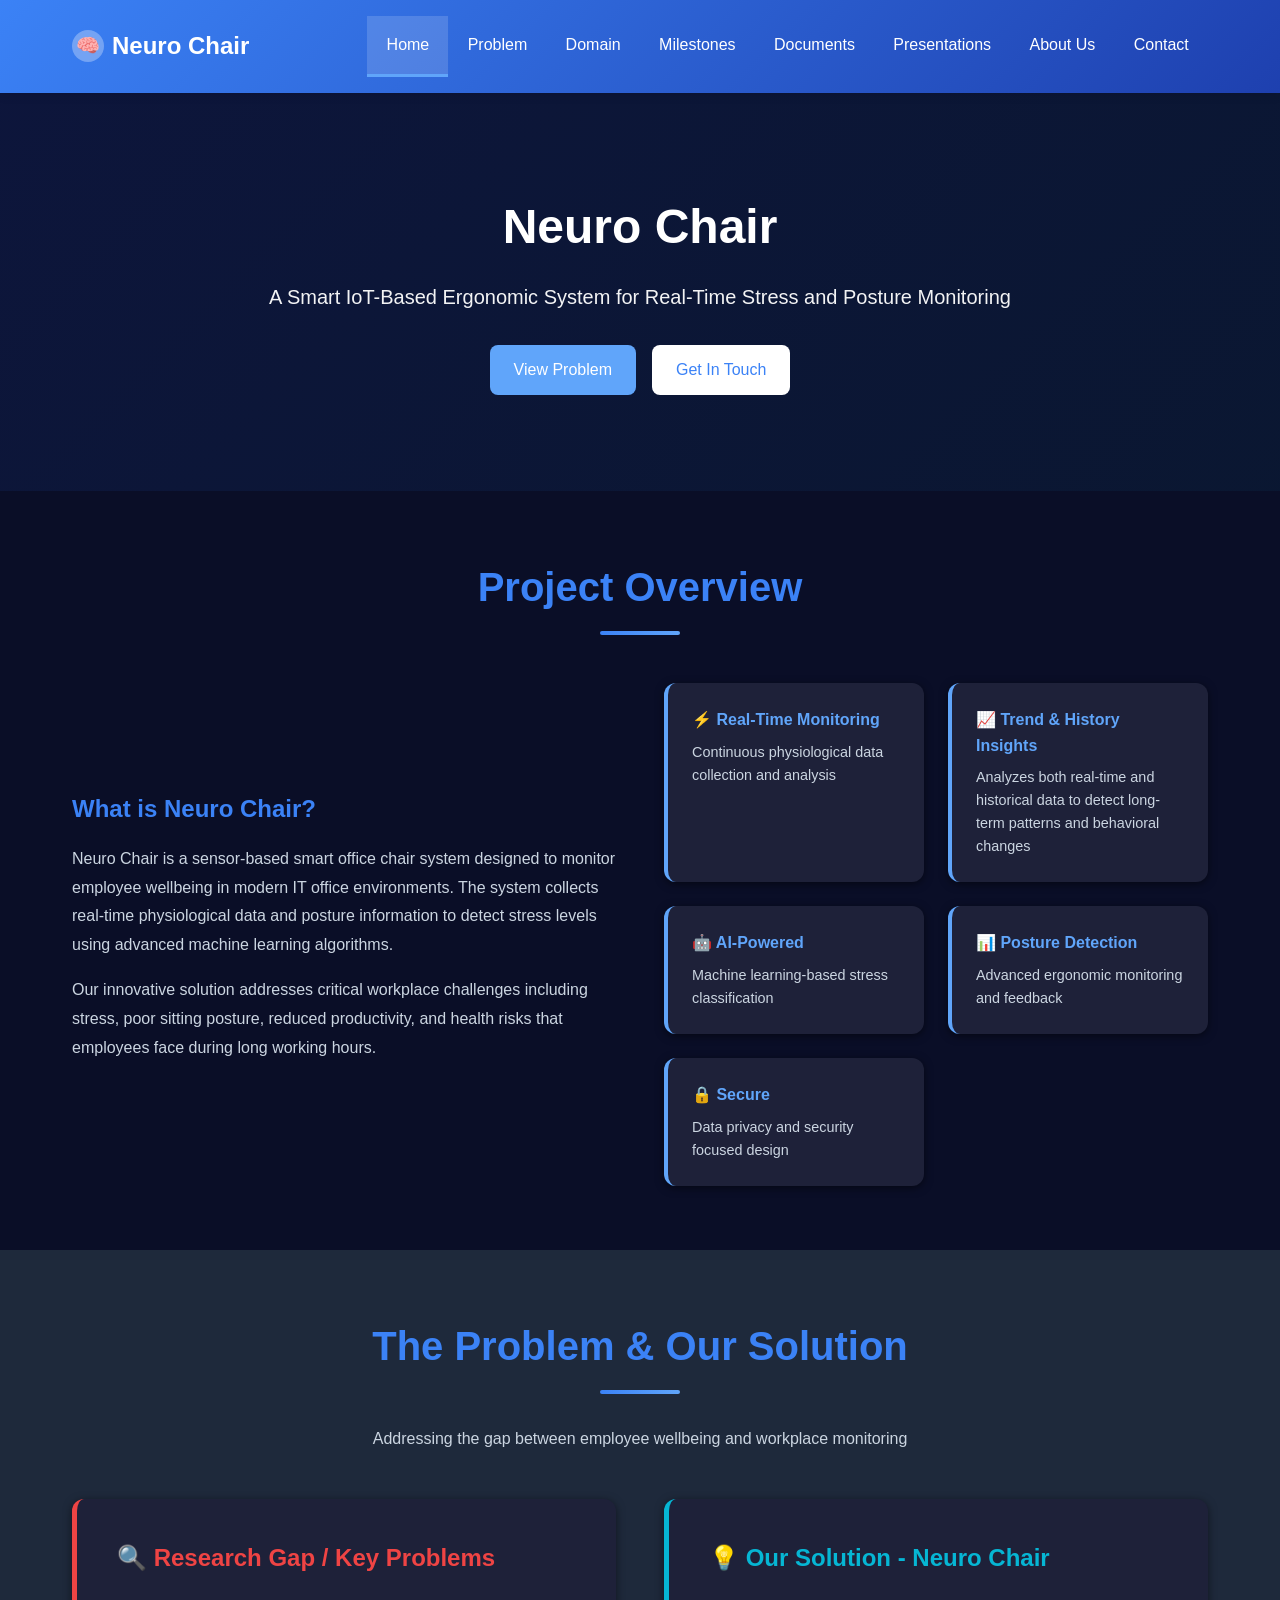
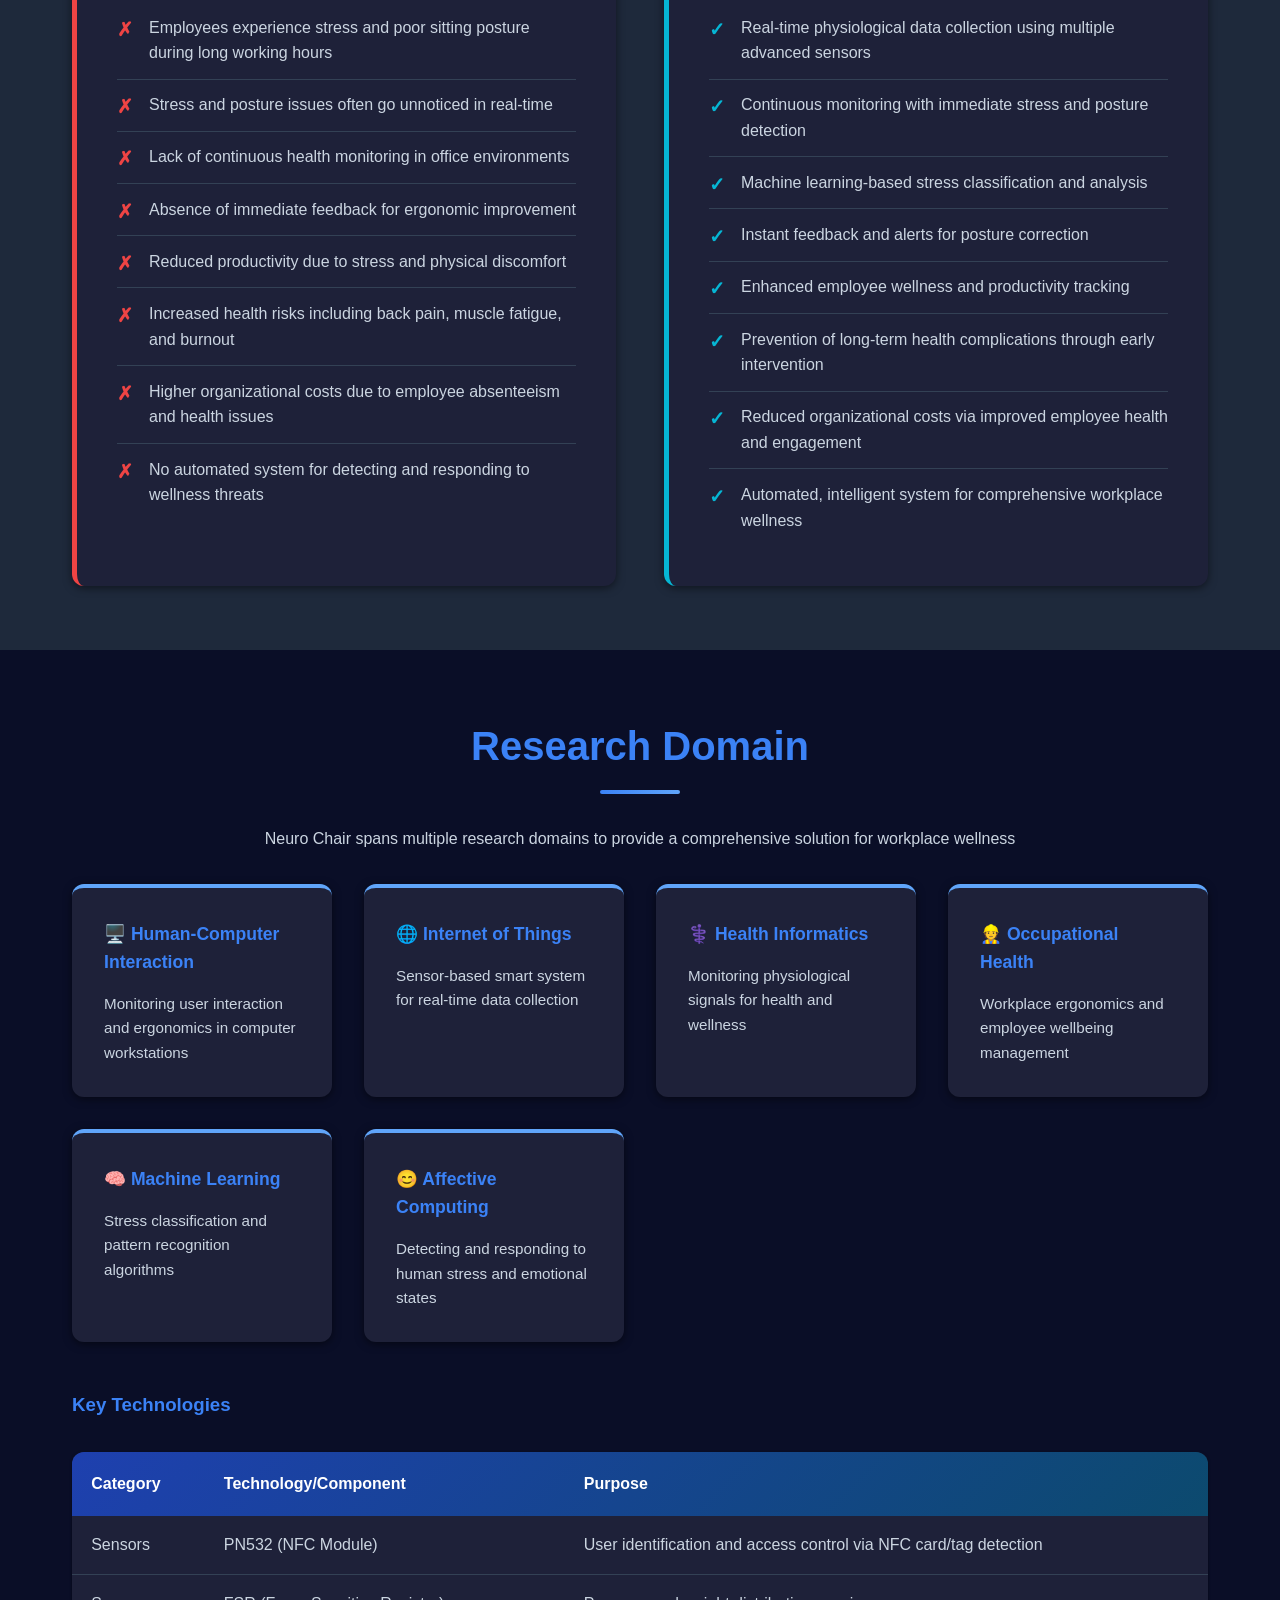
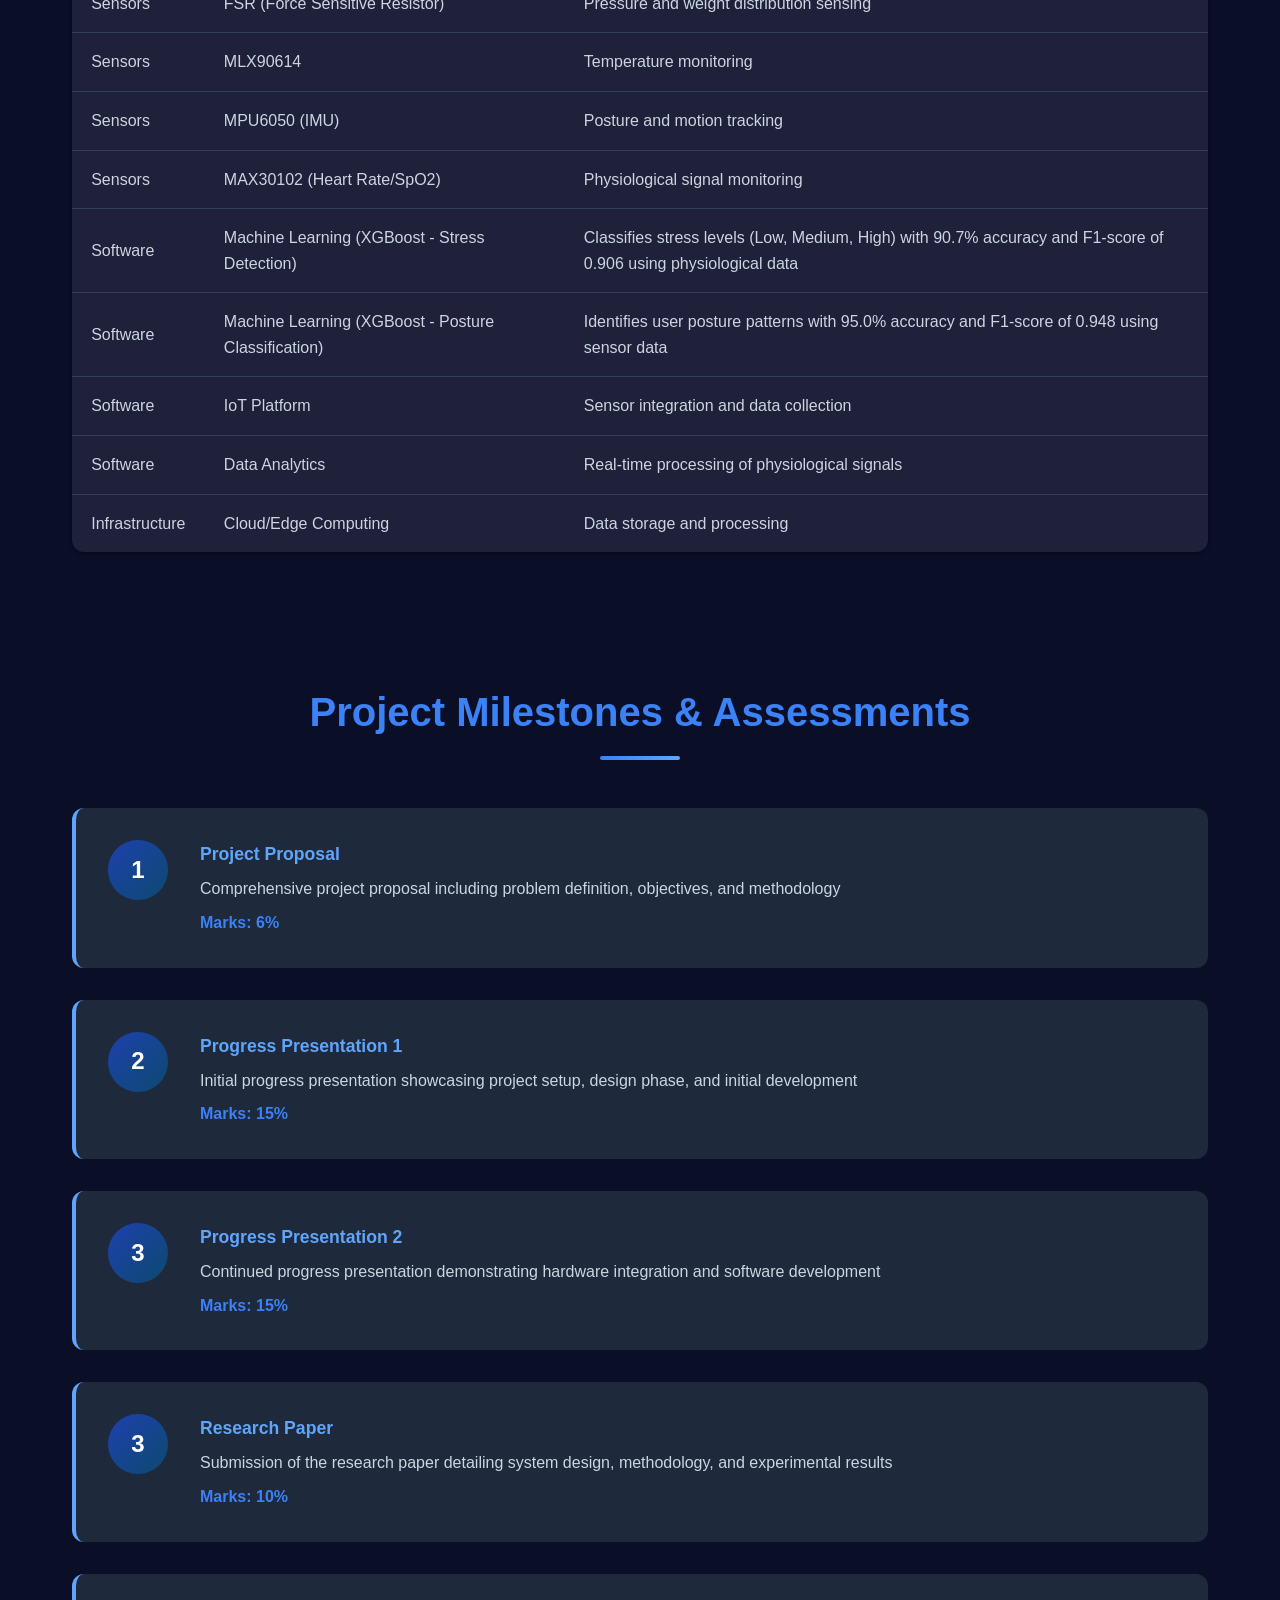
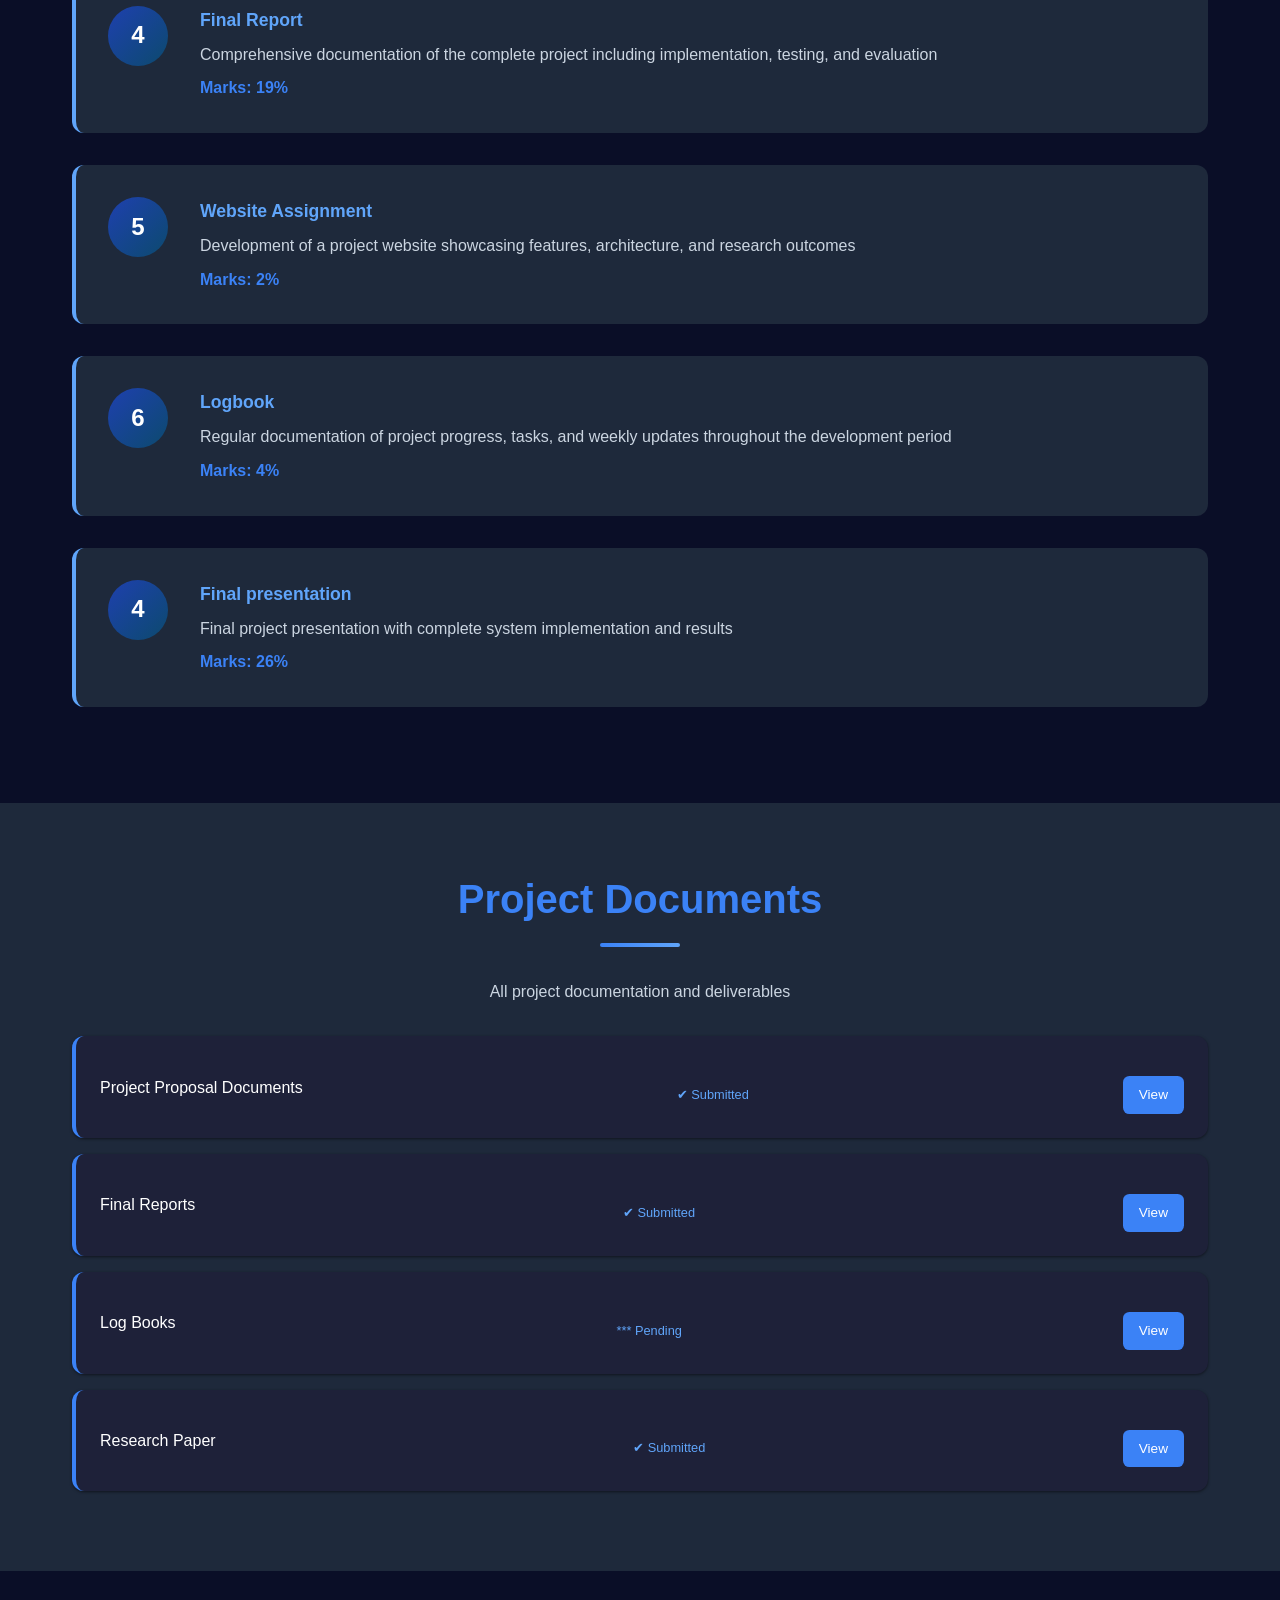
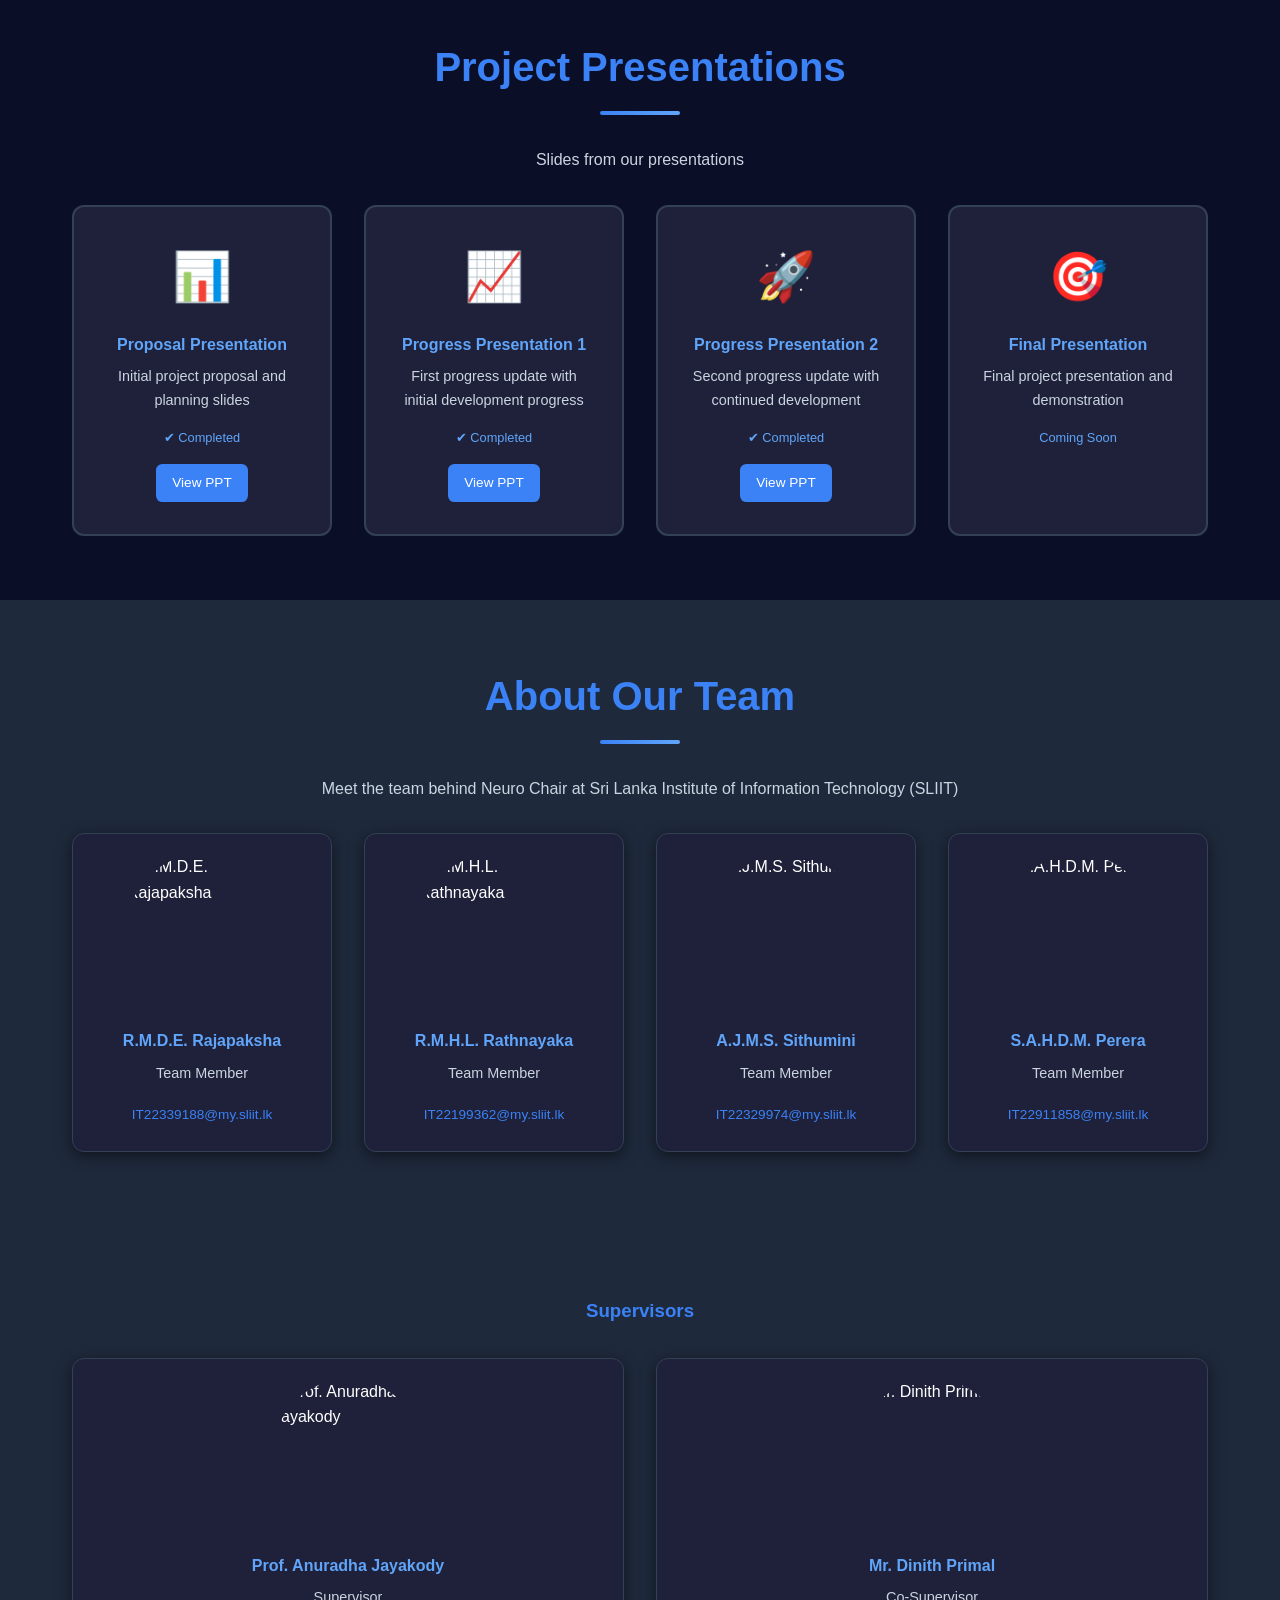
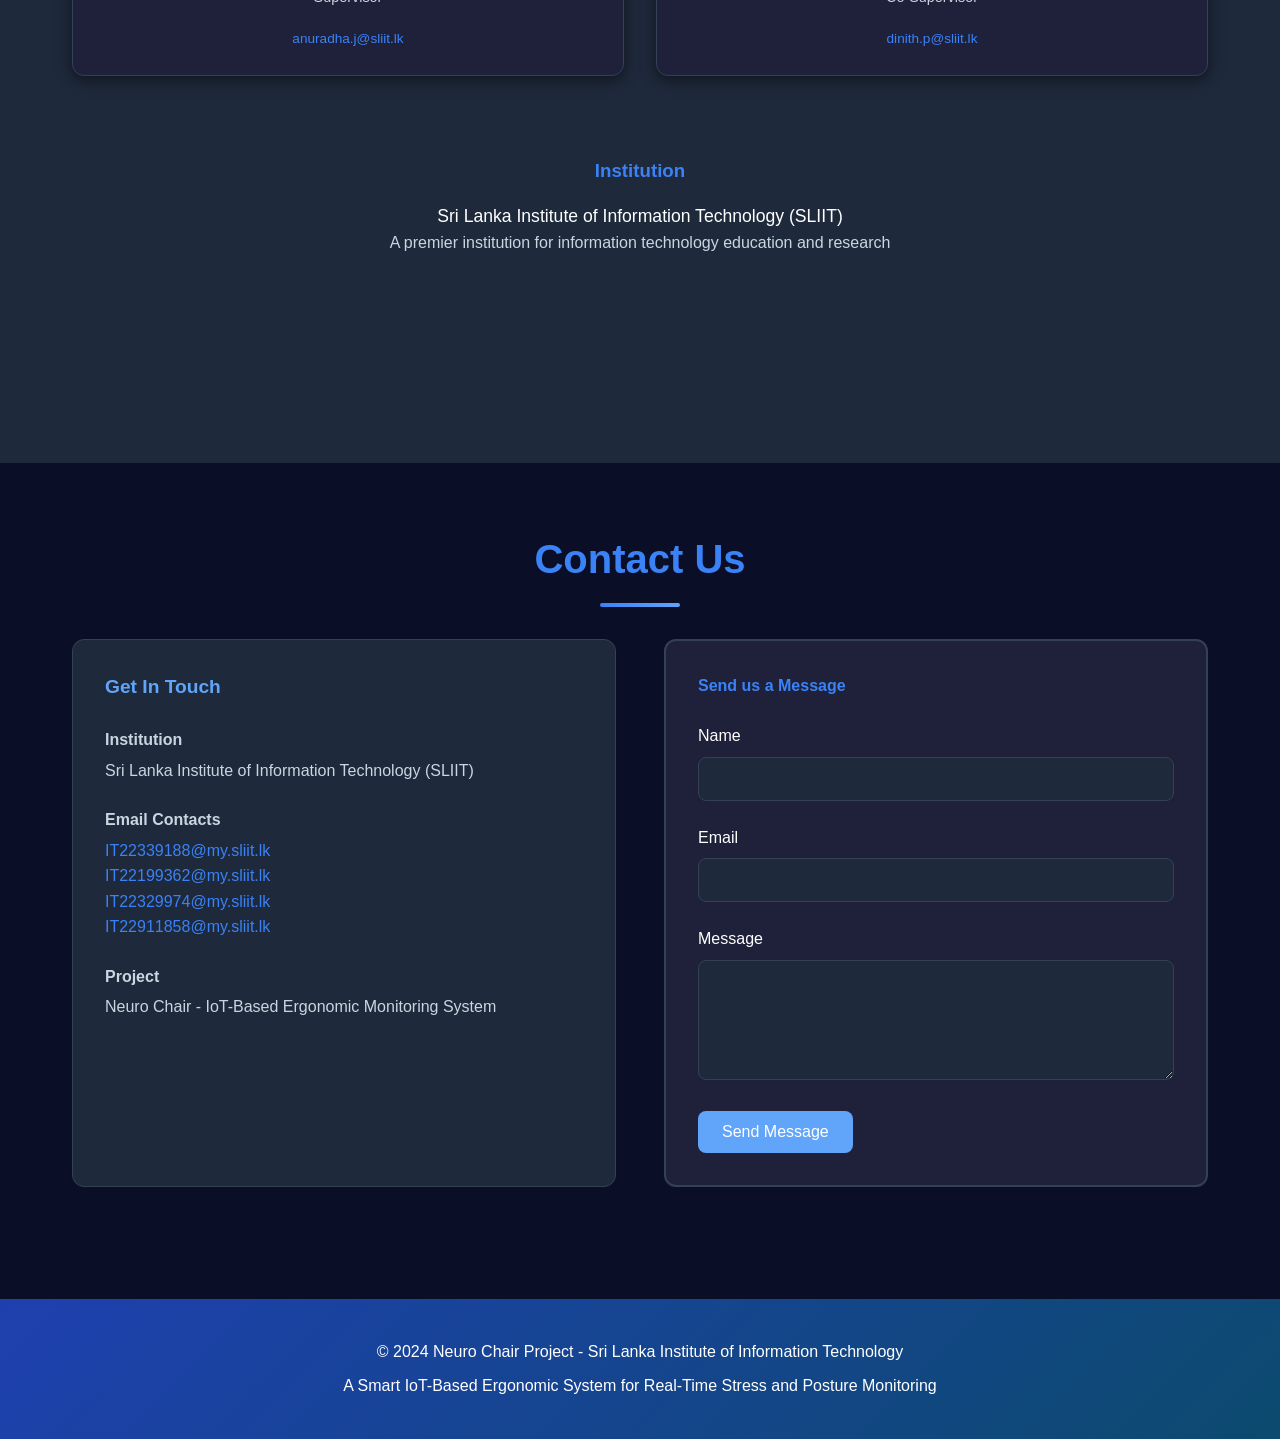
==== neuro-chair-website.html @ 2e8e2f89 "Add files via upload" ====
<!DOCTYPE html>
<html lang="en">
<head>
    <meta charset="UTF-8">
    <meta name="viewport" content="width=device-width, initial-scale=1.0">
    <title>Neuro Chair - Smart IoT-Based Ergonomic System</title>
    <style>
        * {
            margin: 0;
            padding: 0;
            box-sizing: border-box;
        }

        :root {
            --primary-color: #3b82f6;
            --secondary-color: #1e40af;
            --accent-color: #60a5fa;
            --success-color: #06b6d4;
            --warning-color: #f59e0b;
            --danger-color: #ef4444;
            --dark-bg: #0a0e27;
            --light-bg: #1e293b;
            --card-bg: #1e2139;
            --text-dark: #ffffff;
            --text-light: #cbd5e1;
            --border-color: #334155;
        }

        body {
            font-family: 'Segoe UI', Tahoma, Geneva, Verdana, sans-serif;
            line-height: 1.6;
            color: var(--text-dark);
            background-color: var(--dark-bg);
        }

        /* Navigation */
        nav {
            background: linear-gradient(135deg, var(--primary-color) 0%, var(--secondary-color) 100%);
            padding: 0;
            position: sticky;
            top: 0;
            z-index: 1000;
            box-shadow: 0 2px 10px rgba(0, 0, 0, 0.1);
        }

        nav .container {
            max-width: 1200px;
            margin: 0 auto;
            display: flex;
            justify-content: space-between;
            align-items: center;
            padding: 1rem 2rem;
        }

        nav .logo {
            color: white;
            font-size: 1.5rem;
            font-weight: bold;
            text-decoration: none;
            display: flex;
            align-items: center;
            gap: 0.5rem;
        }

        nav .logo-icon {
            width: 32px;
            height: 32px;
            background: rgba(255, 255, 255, 0.3);
            border-radius: 50%;
            display: flex;
            align-items: center;
            justify-content: center;
            font-size: 1.2rem;
        }

        nav ul {
            list-style: none;
            display: flex;
            gap: 0;
        }

        nav ul li {
            margin: 0;
        }

        nav ul li a {
            color: white;
            text-decoration: none;
            padding: 1rem 1.2rem;
            display: block;
            transition: background-color 0.3s ease;
            border-bottom: 3px solid transparent;
        }

        nav ul li a:hover {
            background-color: rgba(255, 255, 255, 0.1);
            border-bottom-color: var(--accent-color);
        }

        nav ul li a.active {
            background-color: rgba(255, 255, 255, 0.15);
            border-bottom-color: var(--accent-color);
        }

        /* Container */
        .container {
            max-width: 1200px;
            margin: 0 auto;
            padding: 0 2rem;
        }

        /* Hero Section */
        .hero {
            background: linear-gradient(135deg, #1e40af 0%, #0c4a6e 100%);
            color: white;
            padding: 6rem 2rem;
            text-align: center;
        }

        .hero-content {
            max-width: 900px;
            margin: 0 auto;
        }

        .hero h1 {
            font-size: 3rem;
            margin-bottom: 1rem;
            font-weight: bold;
        }

        .hero p {
            font-size: 1.25rem;
            margin-bottom: 2rem;
            opacity: 0.95;
        }

        .hero-buttons {
            display: flex;
            gap: 1rem;
            justify-content: center;
            flex-wrap: wrap;
        }

        .btn {
            padding: 0.75rem 1.5rem;
            border: none;
            border-radius: 0.5rem;
            font-size: 1rem;
            cursor: pointer;
            text-decoration: none;
            transition: all 0.3s ease;
            display: inline-block;
            font-weight: 500;
        }

        .btn-primary {
            background-color: var(--accent-color);
            color: white;
        }

        .btn-primary:hover {
            background-color: #be185d;
            transform: translateY(-2px);
            box-shadow: 0 4px 12px rgba(236, 72, 153, 0.3);
        }

        .btn-secondary {
            background-color: white;
            color: var(--primary-color);
        }

        .btn-secondary:hover {
            background-color: var(--light-bg);
            transform: translateY(-2px);
        }

        /* Section Styles */
        section {
            padding: 4rem 0;
        }

        section h2 {
            font-size: 2.5rem;
            margin-bottom: 2rem;
            color: var(--primary-color);
            text-align: center;
            position: relative;
            padding-bottom: 1rem;
        }

        section h2::after {
            content: '';
            position: absolute;
            bottom: 0;
            left: 50%;
            transform: translateX(-50%);
            width: 80px;
            height: 4px;
            background: linear-gradient(90deg, var(--primary-color), var(--accent-color));
            border-radius: 2px;
        }

        .section-content {
            display: grid;
            grid-template-columns: repeat(auto-fit, minmax(280px, 1fr));
            gap: 2rem;
        }

        .card {
            background: var(--card-bg);
            border: 1px solid var(--border-color);
            border-radius: 0.75rem;
            padding: 2rem;
            transition: all 0.3s ease;
            box-shadow: 0 1px 3px rgba(0, 0, 0, 0.5);
        }

        .card:hover {
            box-shadow: 0 10px 30px rgba(59, 130, 246, 0.2);
            transform: translateY(-5px);
            border-color: var(--primary-color);
        }

        .card h3 {
            color: var(--accent-color);
            margin-bottom: 1rem;
            font-size: 1.25rem;
        }

        .card p {
            color: var(--text-light);
            font-size: 0.95rem;
            line-height: 1.8;
        }

        .card ul {
            list-style: none;
            margin-top: 1rem;
        }

        .card ul li {
            padding: 0.5rem 0;
            padding-left: 1.5rem;
            position: relative;
            color: var(--text-light);
        }

        .card ul li::before {
            content: '→';
            position: absolute;
            left: 0;
            color: var(--accent-color);
            font-weight: bold;
        }

        /* Home Section */
        #home {
            background: linear-gradient(135deg, rgba(30, 64, 175, 0.15) 0%, rgba(12, 74, 110, 0.15) 100%);
        }

        .intro-grid {
            display: grid;
            grid-template-columns: 1fr 1fr;
            gap: 3rem;
            align-items: center;
            margin-top: 3rem;
        }

        .intro-text h3 {
            color: var(--primary-color);
            font-size: 1.5rem;
            margin-bottom: 1rem;
        }

        .intro-text p {
            color: var(--text-light);
            margin-bottom: 1rem;
            line-height: 1.8;
        }

        .features-grid {
            display: grid;
            grid-template-columns: repeat(auto-fit, minmax(200px, 1fr));
            gap: 1.5rem;
        }

        .feature-box {
            background: var(--card-bg);
            padding: 1.5rem;
            border-radius: 0.75rem;
            border-left: 4px solid var(--accent-color);
            box-shadow: 0 2px 8px rgba(0, 0, 0, 0.5);
            transition: all 0.3s ease;
        }

        .feature-box:hover {
            transform: translateY(-3px);
            box-shadow: 0 5px 15px rgba(59, 130, 246, 0.2);
        }

        .feature-box h4 {
            color: var(--accent-color);
            margin-bottom: 0.5rem;
        }

        .feature-box p {
            color: var(--text-light);
            font-size: 0.9rem;
        }

        /* Research Gap & Solution Section */
        #research-gap {
            background-color: var(--light-bg);
        }

        .gap-solution-grid {
            display: grid;
            grid-template-columns: 1fr 1fr;
            gap: 3rem;
            margin-top: 3rem;
        }

        .gap-card, .solution-card {
            background: var(--card-bg);
            padding: 2.5rem;
            border-radius: 0.75rem;
            box-shadow: 0 2px 8px rgba(0, 0, 0, 0.5);
            transition: all 0.3s ease;
        }

        .gap-card {
            border-left: 5px solid var(--danger-color);
        }

        .solution-card {
            border-left: 5px solid var(--success-color);
        }

        .gap-card:hover, .solution-card:hover {
            transform: translateY(-5px);
            box-shadow: 0 10px 30px rgba(0, 0, 0, 0.15);
        }

        .gap-card h3, .solution-card h3 {
            font-size: 1.5rem;
            margin-bottom: 1.5rem;
            color: var(--primary-color);
        }

        .gap-card h3 {
            color: var(--danger-color);
        }

        .solution-card h3 {
            color: var(--success-color);
        }

        .gap-card ul, .solution-card ul {
            list-style: none;
        }

        .gap-card li, .solution-card li {
            padding: 0.8rem 0;
            padding-left: 2rem;
            position: relative;
            color: var(--text-light);
            border-bottom: 1px solid var(--border-color);
        }

        .gap-card li:last-child, .solution-card li:last-child {
            border-bottom: none;
        }

        .gap-card li::before {
            content: '✗';
            position: absolute;
            left: 0;
            color: var(--danger-color);
            font-weight: bold;
            font-size: 1.2rem;
        }

        .solution-card li::before {
            content: '✓';
            position: absolute;
            left: 0;
            color: var(--success-color);
            font-weight: bold;
            font-size: 1.2rem;
        }

        /* Domain Section */
        #domain {
            background-color: var(--dark-bg);
        }

        .domain-grid {
            display: grid;
            grid-template-columns: repeat(auto-fit, minmax(250px, 1fr));
            gap: 2rem;
            margin-top: 2rem;
        }

        .domain-card {
            background: var(--card-bg);
            padding: 2rem;
            border-radius: 0.75rem;
            border-top: 4px solid var(--accent-color);
            box-shadow: 0 2px 8px rgba(0, 0, 0, 0.5);
            transition: all 0.3s ease;
        }

        .domain-card:hover {
            transform: translateY(-5px);
            box-shadow: 0 10px 25px rgba(0, 0, 0, 0.12);
            border-top-color: var(--primary-color);
        }

        .domain-card h4 {
            color: var(--primary-color);
            margin-bottom: 1rem;
            font-size: 1.1rem;
        }

        .domain-card p {
            color: var(--text-light);
            font-size: 0.95rem;
        }

        /* Table Styles */
        table {
            width: 100%;
            border-collapse: collapse;
            margin-top: 2rem;
            background: var(--card-bg);
            box-shadow: 0 1px 3px rgba(0, 0, 0, 0.5);
            border-radius: 0.75rem;
            overflow: hidden;
        }

        table thead {
            background: linear-gradient(135deg, #1e40af 0%, #0c4a6e 100%);
            color: white;
        }

        table th {
            padding: 1.2rem;
            text-align: left;
            font-weight: 600;
        }

        table td {
            padding: 1rem 1.2rem;
            border-bottom: 1px solid var(--border-color);
            color: var(--text-light);
        }

        table tbody tr:hover {
            background-color: rgba(59, 130, 246, 0.1);
        }

        table tbody tr:last-child td {
            border-bottom: none;
        }

        /* Milestones Section */
        #milestones {
            background: var(--dark-bg);
        }

        .milestone-container {
            margin-top: 3rem;
        }

        .milestone {
            display: flex;
            gap: 2rem;
            margin-bottom: 2rem;
            padding: 2rem;
            background: var(--light-bg);
            border-radius: 0.75rem;
            border-left: 4px solid var(--accent-color);
            transition: all 0.3s ease;
        }

        .milestone:hover {
            transform: translateX(10px);
            box-shadow: 0 4px 12px rgba(59, 130, 246, 0.2);
        }

        .milestone-number {
            min-width: 60px;
            height: 60px;
            border-radius: 50%;
            background: linear-gradient(135deg, #1e40af 0%, #0c4a6e 100%);
            color: white;
            display: flex;
            align-items: center;
            justify-content: center;
            font-size: 1.5rem;
            font-weight: bold;
        }

        .milestone-content h4 {
            color: var(--accent-color);
            margin-bottom: 0.5rem;
            font-size: 1.1rem;
        }

        .milestone-content p {
            color: var(--text-light);
            margin-bottom: 0.5rem;
        }

        .milestone-marks {
            color: var(--primary-color);
            font-weight: bold;
            margin-top: 0.5rem;
        }

        /* Documents Section */
        #documents {
            background-color: var(--light-bg);
        }

        .document-list {
            list-style: none;
            margin-top: 2rem;
        }

        .document-list li {
            background: var(--card-bg);
            padding: 1.5rem;
            margin-bottom: 1rem;
            border-radius: 0.75rem;
            display: flex;
            justify-content: space-between;
            align-items: center;
            border-left: 4px solid var(--primary-color);
            box-shadow: 0 1px 3px rgba(0, 0, 0, 0.5);
            transition: all 0.3s ease;
        }

        .document-list li:hover {
            box-shadow: 0 4px 12px rgba(59, 130, 246, 0.2);
            transform: translateX(5px);
        }

        .document-name {
            font-weight: 500;
            color: var(--text-dark);
        }

        .document-status {
            padding: 0.4rem 0.8rem;
            border-radius: 0.25rem;
            font-size: 0.85rem;
            font-weight: 500;
        }

        .status-available {
            background-color: rgba(6, 182, 212, 0.2);
            color: #22d3ee;
        }

        .status-pending {
            background-color: rgba(245, 158, 11, 0.2);
            color: #fbbf24;
        }

        /* Presentations Section */
        #presentations {
            background: var(--dark-bg);
        }

        .presentation-grid {
            display: grid;
            grid-template-columns: repeat(auto-fit, minmax(250px, 1fr));
            gap: 2rem;
            margin-top: 2rem;
        }

        .presentation-card {
            background: var(--card-bg);
            border: 2px solid var(--border-color);
            border-radius: 0.75rem;
            padding: 2rem;
            text-align: center;
            transition: all 0.3s ease;
        }

        .presentation-card:hover {
            border-color: var(--accent-color);
            box-shadow: 0 10px 30px rgba(59, 130, 246, 0.2);
            transform: translateY(-5px);
        }

        .presentation-icon {
            font-size: 3rem;
            margin-bottom: 1rem;
        }

        .presentation-card h4 {
            color: var(--accent-color);
            margin-bottom: 0.5rem;
        }

        .presentation-card p {
            color: var(--text-light);
            font-size: 0.9rem;
        }

        .download-btn {
            display: inline-block;
            margin-top: 1rem;
            padding: 0.5rem 1rem;
            background-color: var(--primary-color);
            color: white;
            text-decoration: none;
            border-radius: 0.4rem;
            font-size: 0.85rem;
            transition: 0.3s;
        }

        .download-btn:hover {
            background-color: var(--accent-color);
            transform: translateY(-2px);
        }

        /* About Us Section */
        #about {
            background-color: var(--light-bg);
        }

        .team-grid {
            display: grid;
            grid-template-columns: repeat(auto-fit, minmax(250px, 1fr));
            gap: 2rem;
            margin-top: 2rem;
        }

        .team-member {
            background: var(--card-bg);
            border-radius: 0.75rem;
            overflow: hidden;
            box-shadow: 0 4px 15px rgba(0, 0, 0, 0.5);
            transition: all 0.3s ease;
            border: 1px solid var(--border-color);
        }

        .team-member:hover {
            transform: translateY(-5px);
            box-shadow: 0 12px 30px rgba(59, 130, 246, 0.2);
        }

        .team-member img {
            width: 150px;
            height: 150px;
            object-fit: cover;
            border-radius: 50%;
            display: block;
            margin: 20px auto 0;
        }

        /* Fallback style if image doesn't load */
        .member-avatar {
            width: 100%;
            height: 200px;
            background: linear-gradient(135deg, #1e40af 0%, #0c4a6e 100%);
            display: flex;
            align-items: center;
            justify-content: center;
            color: white;
            font-size: 4rem;
            font-weight: bold;
        }

        .member-info {
            padding: 1.5rem;
            text-align: center;
        }

        .member-info h4 {
            color: var(--accent-color);
            margin-bottom: 0.5rem;
        }

        .member-info p {
            color: var(--text-light);
            font-size: 0.9rem;
            margin-bottom: 1rem;
        }

        .member-email {
            color: var(--primary-color);
            text-decoration: none;
            font-size: 0.85rem;
            word-break: break-all;
            transition: all 0.3s ease;
        }

        .member-email:hover {
            text-decoration: underline;
            color: var(--accent-color);
        }

        /* Contact Section */
        #contact {
            background: var(--dark-bg);
        }

        .contact-content {
            display: grid;
            grid-template-columns: 1fr 1fr;
            gap: 3rem;
            margin-top: 2rem;
        }

        .contact-info {
            background: var(--light-bg);
            padding: 2rem;
            border-radius: 0.75rem;
            border: 1px solid var(--border-color);
        }

        .contact-info h4 {
            color: var(--accent-color);
            margin-bottom: 1.5rem;
            font-size: 1.2rem;
        }

        .contact-item {
            margin-bottom: 1.5rem;
        }

        .contact-item p {
            color: var(--text-light);
            margin-bottom: 0.3rem;
        }

        .contact-item a {
            color: var(--primary-color);
            text-decoration: none;
            font-weight: 500;
            transition: all 0.3s ease;
        }

        .contact-item a:hover {
            text-decoration: underline;
            color: var(--accent-color);
        }

        .contact-form {
            background: var(--card-bg);
            border: 2px solid var(--border-color);
            padding: 2rem;
            border-radius: 0.75rem;
        }

        .form-group {
            margin-bottom: 1.5rem;
        }

        .form-group label {
            display: block;
            color: var(--text-dark);
            font-weight: 500;
            margin-bottom: 0.5rem;
        }

        .form-group input,
        .form-group textarea {
            width: 100%;
            padding: 0.75rem;
            border: 1px solid var(--border-color);
            border-radius: 0.5rem;
            font-family: inherit;
            font-size: 1rem;
            transition: border-color 0.3s ease;
            background: var(--light-bg);
            color: var(--text-dark);
        }

        .form-group input:focus,
        .form-group textarea:focus {
            outline: none;
            border-color: var(--primary-color);
            box-shadow: 0 0 0 3px rgba(59, 130, 246, 0.2);
        }

        .form-group textarea {
            resize: vertical;
            min-height: 120px;
        }

        /* Footer */
        footer {
            background: linear-gradient(135deg, #1e40af 0%, #0c4a6e 100%);
            color: white;
            padding: 2rem;
            text-align: center;
            margin-top: 3rem;
        }

        footer p {
            margin: 0.5rem 0;
        }

        /* Responsive Design */
        @media (max-width: 768px) {
            nav ul {
                flex-wrap: wrap;
                gap: 0.5rem;
            }

            nav ul li a {
                padding: 0.75rem 0.8rem;
                font-size: 0.9rem;
            }

            .hero h1 {
                font-size: 2rem;
            }

            .hero p {
                font-size: 1rem;
            }

            .intro-grid {
                grid-template-columns: 1fr;
            }

            .gap-solution-grid {
                grid-template-columns: 1fr;
            }

            .contact-content {
                grid-template-columns: 1fr;
            }

            section h2 {
                font-size: 1.8rem;
            }
        }
    </style>
</head>
<body>
    <!-- Navigation -->
    <nav>
        <div class="container">
            <a href="#home" class="logo">
                <span class="logo-icon">🧠</span>
                Neuro Chair
            </a>
            <ul>
                <li><a href="#home" class="nav-link active">Home</a></li>
                <li><a href="#research-gap" class="nav-link">Problem</a></li>
                <li><a href="#domain" class="nav-link">Domain</a></li>
                <li><a href="#milestones" class="nav-link">Milestones</a></li>
                <li><a href="#documents" class="nav-link">Documents</a></li>
                <li><a href="#presentations" class="nav-link">Presentations</a></li>
                <li><a href="#about" class="nav-link">About Us</a></li>
                <li><a href="#contact" class="nav-link">Contact</a></li>
            </ul>
        </div>
    </nav>

    <!-- Home Section -->
    <section id="home" class="hero">
        <div class="hero-content">
            <h1>Neuro Chair</h1>
            <p>A Smart IoT-Based Ergonomic System for Real-Time Stress and Posture Monitoring</p>
            <div class="hero-buttons">
                <a href="#research-gap" class="btn btn-primary">View Problem</a>
                <a href="#contact" class="btn btn-secondary">Get In Touch</a>
            </div>
        </div>
    </section>

    <!-- Introduction Section -->
    <section id="introduction">
        <div class="container">
            <h2>Project Overview</h2>
            <div class="intro-grid">
                <div class="intro-text">
                    <h3>What is Neuro Chair?</h3>
                    <p>Neuro Chair is a sensor-based smart office chair system designed to monitor employee wellbeing in modern IT office environments. The system collects real-time physiological data and posture information to detect stress levels using advanced machine learning algorithms.</p>
                    <p>Our innovative solution addresses critical workplace challenges including stress, poor sitting posture, reduced productivity, and health risks that employees face during long working hours.</p>
                </div>
                <div class="features-grid">
                    <div class="feature-box">
                        <h4>⚡ Real-Time Monitoring</h4>
                        <p>Continuous physiological data collection and analysis</p>
                    </div>
                    <div class="feature-box">
                        <h4>📈 Trend & History Insights</h4>
                        <p>Analyzes both real-time and historical data to detect long-term patterns and behavioral changes</p>
                    </div>
                    <div class="feature-box">
                        <h4>🤖 AI-Powered</h4>
                        <p>Machine learning-based stress classification</p>
                    </div>
                    <div class="feature-box">
                        <h4>📊 Posture Detection</h4>
                        <p>Advanced ergonomic monitoring and feedback</p>
                    </div>
                    <div class="feature-box">
                        <h4>🔒 Secure</h4>
                        <p>Data privacy and security focused design</p>
                    </div>
                </div>
            </div>
        </div>
    </section>

    <!-- Research Gap & Solution Section -->
    <section id="research-gap">
        <div class="container">
            <h2>The Problem & Our Solution</h2>
            <p style="text-align: center; color: var(--text-light); margin-bottom: 3rem;">Addressing the gap between employee wellbeing and workplace monitoring</p>
            <div class="gap-solution-grid">
                <div class="gap-card">
                    <h3>🔍 Research Gap / Key Problems</h3>
                    <ul>
                        <li>Employees experience stress and poor sitting posture during long working hours</li>
                        <li>Stress and posture issues often go unnoticed in real-time</li>
                        <li>Lack of continuous health monitoring in office environments</li>
                        <li>Absence of immediate feedback for ergonomic improvement</li>
                        <li>Reduced productivity due to stress and physical discomfort</li>
                        <li>Increased health risks including back pain, muscle fatigue, and burnout</li>
                        <li>Higher organizational costs due to employee absenteeism and health issues</li>
                        <li>No automated system for detecting and responding to wellness threats</li>
                    </ul>
                </div>

                <div class="solution-card">
                    <h3>💡 Our Solution - Neuro Chair</h3>
                    <ul>
                        <li>Real-time physiological data collection using multiple advanced sensors</li>
                        <li>Continuous monitoring with immediate stress and posture detection</li>
                        <li>Machine learning-based stress classification and analysis</li>
                        <li>Instant feedback and alerts for posture correction</li>
                        <li>Enhanced employee wellness and productivity tracking</li>
                        <li>Prevention of long-term health complications through early intervention</li>
                        <li>Reduced organizational costs via improved employee health and engagement</li>
                        <li>Automated, intelligent system for comprehensive workplace wellness</li>
                    </ul>
                </div>
            </div>
        </div>
    </section>

    <!-- Domain Section -->
    <section id="domain">
        <div class="container">
            <h2>Research Domain</h2>
            <p style="text-align: center; color: var(--text-light); margin-bottom: 2rem;">Neuro Chair spans multiple research domains to provide a comprehensive solution for workplace wellness</p>
            <div class="domain-grid">
                <div class="domain-card">
                    <h4>🖥️ Human-Computer Interaction</h4>
                    <p>Monitoring user interaction and ergonomics in computer workstations</p>
                </div>
                <div class="domain-card">
                    <h4>🌐 Internet of Things</h4>
                    <p>Sensor-based smart system for real-time data collection</p>
                </div>
                <div class="domain-card">
                    <h4>⚕️ Health Informatics</h4>
                    <p>Monitoring physiological signals for health and wellness</p>
                </div>
                <div class="domain-card">
                    <h4>👷 Occupational Health</h4>
                    <p>Workplace ergonomics and employee wellbeing management</p>
                </div>
                <div class="domain-card">
                    <h4>🧠 Machine Learning</h4>
                    <p>Stress classification and pattern recognition algorithms</p>
                </div>
                <div class="domain-card">
                    <h4>😊 Affective Computing</h4>
                    <p>Detecting and responding to human stress and emotional states</p>
                </div>
            </div>

            <h3 style="color: var(--primary-color); margin-top: 3rem; margin-bottom: 1rem;">Key Technologies</h3>
            <table>
                <thead>
                    <tr>
                        <th>Category</th>
                        <th>Technology/Component</th>
                        <th>Purpose</th>
                    </tr>
                </thead>
                <tbody>
                    <tr>
                        <td>Sensors</td>
                        <td>PN532 (NFC Module)</td>
                        <td>User identification and access control via NFC card/tag detection</td>
                    </tr>
                    <tr>
                        <td>Sensors</td>
                        <td>FSR (Force Sensitive Resistor)</td>
                        <td>Pressure and weight distribution sensing</td>
                    </tr>
                    <tr>
                        <td>Sensors</td>
                        <td>MLX90614</td>
                        <td>Temperature monitoring</td>
                    </tr>
                    <tr>
                        <td>Sensors</td>
                        <td>MPU6050 (IMU)</td>
                        <td>Posture and motion tracking</td>
                    </tr>
                    <tr>
                        <td>Sensors</td>
                        <td>MAX30102 (Heart Rate/SpO2)</td>
                        <td>Physiological signal monitoring</td>
                    </tr>
                    <tr>
                        <td>Software</td>
                        <td>Machine Learning (XGBoost - Stress Detection)</td>
                        <td>Classifies stress levels (Low, Medium, High) with 90.7% accuracy and F1-score of 0.906 using physiological data</td>
                    </tr>
                    <tr>
                        <td>Software</td>
                        <td>Machine Learning (XGBoost - Posture Classification)</td>
                        <td>Identifies user posture patterns with 95.0% accuracy and F1-score of 0.948 using sensor data</td>
                    </tr>
                    <tr>
                        <td>Software</td>
                        <td>IoT Platform</td>
                        <td>Sensor integration and data collection</td>
                    </tr>
                    <tr>
                        <td>Software</td>
                        <td>Data Analytics</td>
                        <td>Real-time processing of physiological signals</td>
                    </tr>
                    <tr>
                        <td>Infrastructure</td>
                        <td>Cloud/Edge Computing</td>
                        <td>Data storage and processing</td>
                    </tr>
                </tbody>
            </table>
        </div>
    </section>

    <!-- Milestones Section -->
    <section id="milestones">
        <div class="container">
            <h2>Project Milestones & Assessments</h2>
            <div class="milestone-container">
                <div class="milestone">
                    <div class="milestone-number">1</div>
                    <div class="milestone-content">
                        <h4>Project Proposal</h4>
                        <p>Comprehensive project proposal including problem definition, objectives, and methodology</p>
                        <div class="milestone-marks">Marks: 6%</div>
                    </div>
                </div>

                <div class="milestone">
                    <div class="milestone-number">2</div>
                    <div class="milestone-content">
                        <h4>Progress Presentation 1</h4>
                        <p>Initial progress presentation showcasing project setup, design phase, and initial development</p>
                        <div class="milestone-marks">Marks: 15%</div>
                    </div>
                </div>

                <div class="milestone">
                    <div class="milestone-number">3</div>
                    <div class="milestone-content">
                        <h4>Progress Presentation 2</h4>
                        <p>Continued progress presentation demonstrating hardware integration and software development</p>
                        <div class="milestone-marks">Marks: 15%</div>
                    </div>
                </div>

                <div class="milestone">
                    <div class="milestone-number">3</div>
                    <div class="milestone-content">
                        <h4>Research Paper</h4>
                        <p>Submission of the research paper detailing system design, methodology, and experimental results</p>
                        <div class="milestone-marks">Marks: 10%</div>
                    </div>
                </div>

                <div class="milestone">
                    <div class="milestone-number">4</div>
                    <div class="milestone-content">
                        <h4>Final Report</h4>
                        <p>Comprehensive documentation of the complete project including implementation, testing, and evaluation</p>
                        <div class="milestone-marks">Marks: 19%</div>
                    </div>
                </div>

                <div class="milestone">
                    <div class="milestone-number">5</div>
                    <div class="milestone-content">
                        <h4>Website Assignment</h4>
                        <p>Development of a project website showcasing features, architecture, and research outcomes</p>
                        <div class="milestone-marks">Marks: 2%</div>
                    </div>
                </div>

                <div class="milestone">
                    <div class="milestone-number">6</div>
                    <div class="milestone-content">
                        <h4>Logbook</h4>
                        <p>Regular documentation of project progress, tasks, and weekly updates throughout the development period</p>
                        <div class="milestone-marks">Marks: 4%</div>
                    </div>
                </div>

                <div class="milestone">
                    <div class="milestone-number">4</div>
                    <div class="milestone-content">
                        <h4>Final presentation</h4>
                        <p>Final project presentation with complete system implementation and results</p>
                        <div class="milestone-marks">Marks: 26%</div>
                    </div>
                </div>
            </div>
        </div>
    </section>

    <!-- Documents Section -->
    <section id="documents">
        <div class="container">
            <h2>Project Documents</h2>
            <p style="text-align: center; color: var(--text-light); margin-bottom: 2rem;">All project documentation and deliverables</p>
            <ul class="document-list">
                <li>
                    <span class="document-name">Project Proposal Documents</span>
                    <p style="color: var(--accent-color); font-size: 0.8rem; margin-top: 1rem;">✔ Submitted</p>
                    <a href="https://mysliit.sharepoint.com/:f:/s/CDAPSubmissionCloud/IgAYpD3OzZQ3T7zp6_MeoyQEAWf5ksBEAJNfn3erPIFYdik?e=IsKTzQ" class="download-btn" download>View</a>
                </li>
                <li>
                    <span class="document-name">Final Reports</span>
                    <p style="color: var(--accent-color); font-size: 0.8rem; margin-top: 1rem;">✔ Submitted</p>
                    <a href="https://mysliit.sharepoint.com/:f:/s/CDAPSubmissionCloud/IgBLLMCNrgfWS647PE8Mz8jbAeEQmJ7MAfbd_Cru78FIgMQ?e=IK7eTR" class="download-btn" download>View</a>
                </li>
                <li>
                    <span class="document-name">Log Books</span>
                    <p style="color: var(--accent-color); font-size: 0.8rem; margin-top: 1rem;">*** Pending</p>
                    <a href="https://mysliit.sharepoint.com/:f:/s/CDAPSubmissionCloud/IgBTkKqqT1H_T78fxzWSo4WUAeylQKCoVikH43_sOjIfiR0?e=edSwAf" class="download-btn" download>View</a>
                </li>
                <li>
                    <span class="document-name">Research Paper</span>
                    <p style="color: var(--accent-color); font-size: 0.8rem; margin-top: 1rem;">✔ Submitted</p>
                    <a href="https://mysliit.sharepoint.com/:b:/s/CDAPSubmissionCloud/IQDEkihTKO8VSbxEnZf1yTH_Aez0yFF6yH8C9EMO5SO38cc?e=CXvFjx" class="download-btn" download>View</a>
                </li>
            </ul>
        </div>
    </section>

    <!-- Presentations Section -->
    <section id="presentations">
        <div class="container">
            <h2>Project Presentations</h2>
            <p style="text-align: center; color: var(--text-light); margin-bottom: 2rem;">Slides from our presentations</p>
            <div class="presentation-grid">
                <div class="presentation-card">
                    <div class="presentation-icon">📊</div>
                    <h4>Proposal Presentation</h4>
                    <p>Initial project proposal and planning slides</p>
                    <p style="color: var(--accent-color); font-size: 0.8rem; margin-top: 1rem;">✔ Completed</p>
                    <a href="https://mysliit.sharepoint.com/:p:/s/CDAPSubmissionCloud/IQCXL4MURFjcQbSbZ9uPBHykAYnYcmeGFdaK99R_z0u1n5U?e=w43KJN" class="download-btn" download>View PPT</a>
                </div>
                <div class="presentation-card">
                    <div class="presentation-icon">📈</div>
                    <h4>Progress Presentation 1</h4>
                    <p>First progress update with initial development progress</p>
                    <p style="color: var(--accent-color); font-size: 0.8rem; margin-top: 1rem;">✔ Completed</p>
                    <a href="https://mysliit.sharepoint.com/:p:/s/CDAPSubmissionCloud/IQBvGDa7YryxQJ3ktZ2ZHH0GAYTtiV3jpXYEasNB9Fp8uF0?e=QqdNIf" class="download-btn" download>View PPT</a>
                </div>
                <div class="presentation-card">
                    <div class="presentation-icon">🚀</div>
                    <h4>Progress Presentation 2</h4>
                    <p>Second progress update with continued development</p>
                    <p style="color: var(--accent-color); font-size: 0.8rem; margin-top: 1rem;">✔ Completed</p>
                    <a href="https://mysliit.sharepoint.com/:p:/s/CDAPSubmissionCloud/IQAeBGVJc-K3TYaRDLn2xcssAWgLL9eoF2SKtTFMRk-hYXo?e=6VWGeG" class="download-btn" download>View PPT</a>
                </div>
                <div class="presentation-card">
                    <div class="presentation-icon">🎯</div>
                    <h4>Final Presentation</h4>
                    <p>Final project presentation and demonstration</p>
                    <p style="color: var(--accent-color); font-size: 0.8rem; margin-top: 1rem;">Coming Soon</p>
                </div>
            </div>
        </div>
    </section>

    <!-- About Us Section -->
    <section id="about">
        <div class="container">
            <h2>About Our Team</h2>
            <p style="text-align: center; color: var(--text-light); margin-bottom: 1rem;">Meet the team behind Neuro Chair at Sri Lanka Institute of Information Technology (SLIIT)</p>
            <div class="team-grid">
                <div class="team-member">
                    <img src="images/team-member-1.png" alt="R.M.D.E. Rajapaksha">
                    <div class="member-info">
                        <h4>R.M.D.E. Rajapaksha</h4>
                        <p>Team Member</p>
                        <a href="mailto:IT22339188@my.sliit.lk" class="member-email">IT22339188@my.sliit.lk</a>
                    </div>
                </div>

                <div class="team-member">
                    <img src="images/team-member-2.png" alt="R.M.H.L. Rathnayaka">
                    <div class="member-info">
                        <h4>R.M.H.L. Rathnayaka</h4>
                        <p>Team Member</p>
                        <a href="mailto:IT22199362@my.sliit.lk" class="member-email">IT22199362@my.sliit.lk</a>
                    </div>
                </div>

                <div class="team-member">
                    <img src="images/team-member-3.png" alt="A.J.M.S. Sithumini">
                    <div class="member-info">
                        <h4>A.J.M.S. Sithumini</h4>
                        <p>Team Member</p>
                        <a href="mailto:IT22329974@my.sliit.lk" class="member-email">IT22329974@my.sliit.lk</a>
                    </div>
                </div>

                <div class="team-member">
                    <img src="images/team-member-4.png" alt="S.A.H.D.M. Perera">
                    <div class="member-info">
                        <h4>S.A.H.D.M. Perera</h4>
                        <p>Team Member</p>
                        <a href="mailto:IT22911858@my.sliit.lk" class="member-email">IT22911858@my.sliit.lk</a>
                    </div>
                </div>
            </div>

            <div style="background: var(--light-bg); padding: 2rem; border-radius: 0.75rem; margin-top: 5rem;"></div>
            <h3 style="color: var(--primary-color); margin-bottom: 2rem; text-align: center;">Supervisors</h3>
    
    <div class="team-grid">
        
        
        <!-- Supervisor -->
        <div class="team-member">
            <img src="images/supervisor.jpeg" alt="Prof. Anuradha Jayakody">
            <div class="member-info">
                <h4>Prof. Anuradha Jayakody</h4>
                <p>Supervisor</p>
                <a href="mailto:anuradha.j@sliit.lk" class="member-email">anuradha.j@sliit.lk</a>
            </div>
        </div>

        <!-- Co-Supervisor -->
        <div class="team-member">
            <img src="images/co-supervisor.jpeg" alt="Mr. Dinith Primal">
            <div class="member-info">
                <h4>Mr. Dinith Primal</h4>
                <p>Co-Supervisor</p>
                <a href="mailto:dinith.p@sliit.lk" class="member-email">dinith.p@sliit.lk</a>
            </div>
        </div>

    </div>

            <div style="background: var(--light-bg); padding: 2rem; border-radius: 0.75rem; margin-top: 3rem; text-align: center;">
                <h3 style="color: var(--primary-color); margin-bottom: 1rem;">Institution</h3>
                <p style="color: var(--text-dark); font-size: 1.1rem; font-weight: 500;">Sri Lanka Institute of Information Technology (SLIIT)</p>
                <p style="color: var(--text-light);">A premier institution for information technology education and research</p>
            </div>
        </div>
        <div style="background: var(--light-bg); padding: 2rem; border-radius: 0.75rem; margin-top: 3rem;">
    
    

</div>
    </section>

    <!-- Contact Section -->
    <section id="contact">
        <div class="container">
            <h2>Contact Us</h2>
            <div class="contact-content">
                <div class="contact-info">
                    <h4>Get In Touch</h4>
                    <div class="contact-item">
                        <p><strong>Institution</strong></p>
                        <p>Sri Lanka Institute of Information Technology (SLIIT)</p>
                    </div>
                    <div class="contact-item">
                        <p><strong>Email Contacts</strong></p>
                        <p>
                            <a href="mailto:IT22339188@my.sliit.lk">IT22339188@my.sliit.lk</a><br>
                            <a href="mailto:IT22199362@my.sliit.lk">IT22199362@my.sliit.lk</a><br>
                            <a href="mailto:IT22329974@my.sliit.lk">IT22329974@my.sliit.lk</a><br>
                            <a href="mailto:IT22911858@my.sliit.lk">IT22911858@my.sliit.lk</a>
                        </p>
                    </div>
                    <div class="contact-item">
                        <p><strong>Project</strong></p>
                        <p>Neuro Chair - IoT-Based Ergonomic Monitoring System</p>
                    </div>
                </div>

                <div class="contact-form">
                    <h4 style="color: var(--primary-color); margin-bottom: 1.5rem;">Send us a Message</h4>
                    <form>
                        <div class="form-group">
                            <label for="name">Name</label>
                            <input type="text" id="name" name="name" required>
                        </div>
                        <div class="form-group">
                            <label for="email">Email</label>
                            <input type="email" id="email" name="email" required>
                        </div>
                        <div class="form-group">
                            <label for="message">Message</label>
                            <textarea id="message" name="message" required></textarea>
                        </div>
                        <button type="submit" class="btn btn-primary">Send Message</button>
                    </form>
                </div>
            </div>
        </div>
    </section>

    <!-- Footer -->
    <footer>
        <p>&copy; 2024 Neuro Chair Project - Sri Lanka Institute of Information Technology</p>
        <p>A Smart IoT-Based Ergonomic System for Real-Time Stress and Posture Monitoring</p>
    </footer>

    <script>
        // Navigation active state
        const navLinks = document.querySelectorAll('.nav-link');
        
        navLinks.forEach(link => {
            link.addEventListener('click', () => {
                navLinks.forEach(l => l.classList.remove('active'));
                link.classList.add('active');
            });
        });

        // Smooth scrolling
        document.querySelectorAll('a[href^="#"]').forEach(anchor => {
            anchor.addEventListener('click', function (e) {
                e.preventDefault();
                const target = document.querySelector(this.getAttribute('href'));
                if (target) {
                    target.scrollIntoView({
                        behavior: 'smooth',
                        block: 'start'
                    });
                }
            });
        });

        // Update active nav link on scroll
        window.addEventListener('scroll', () => {
            let current = '';
            const sections = document.querySelectorAll('section');
            
            sections.forEach(section => {
                const sectionTop = section.offsetTop;
                const sectionHeight = section.clientHeight;
                if (pageYOffset >= (sectionTop - 200)) {
                    current = section.getAttribute('id');
                }
            });

            navLinks.forEach(link => {
                link.classList.remove('active');
                if (link.getAttribute('href') === '#' + current) {
                    link.classList.add('active');
                }
            });
        });

        // Form submission (demo)
        document.querySelector('form').addEventListener('submit', function(e) {
            e.preventDefault();
            alert('Thank you for your message! We will get back to you soon.');
            this.reset();
        });
    </script>
</body>
</html>
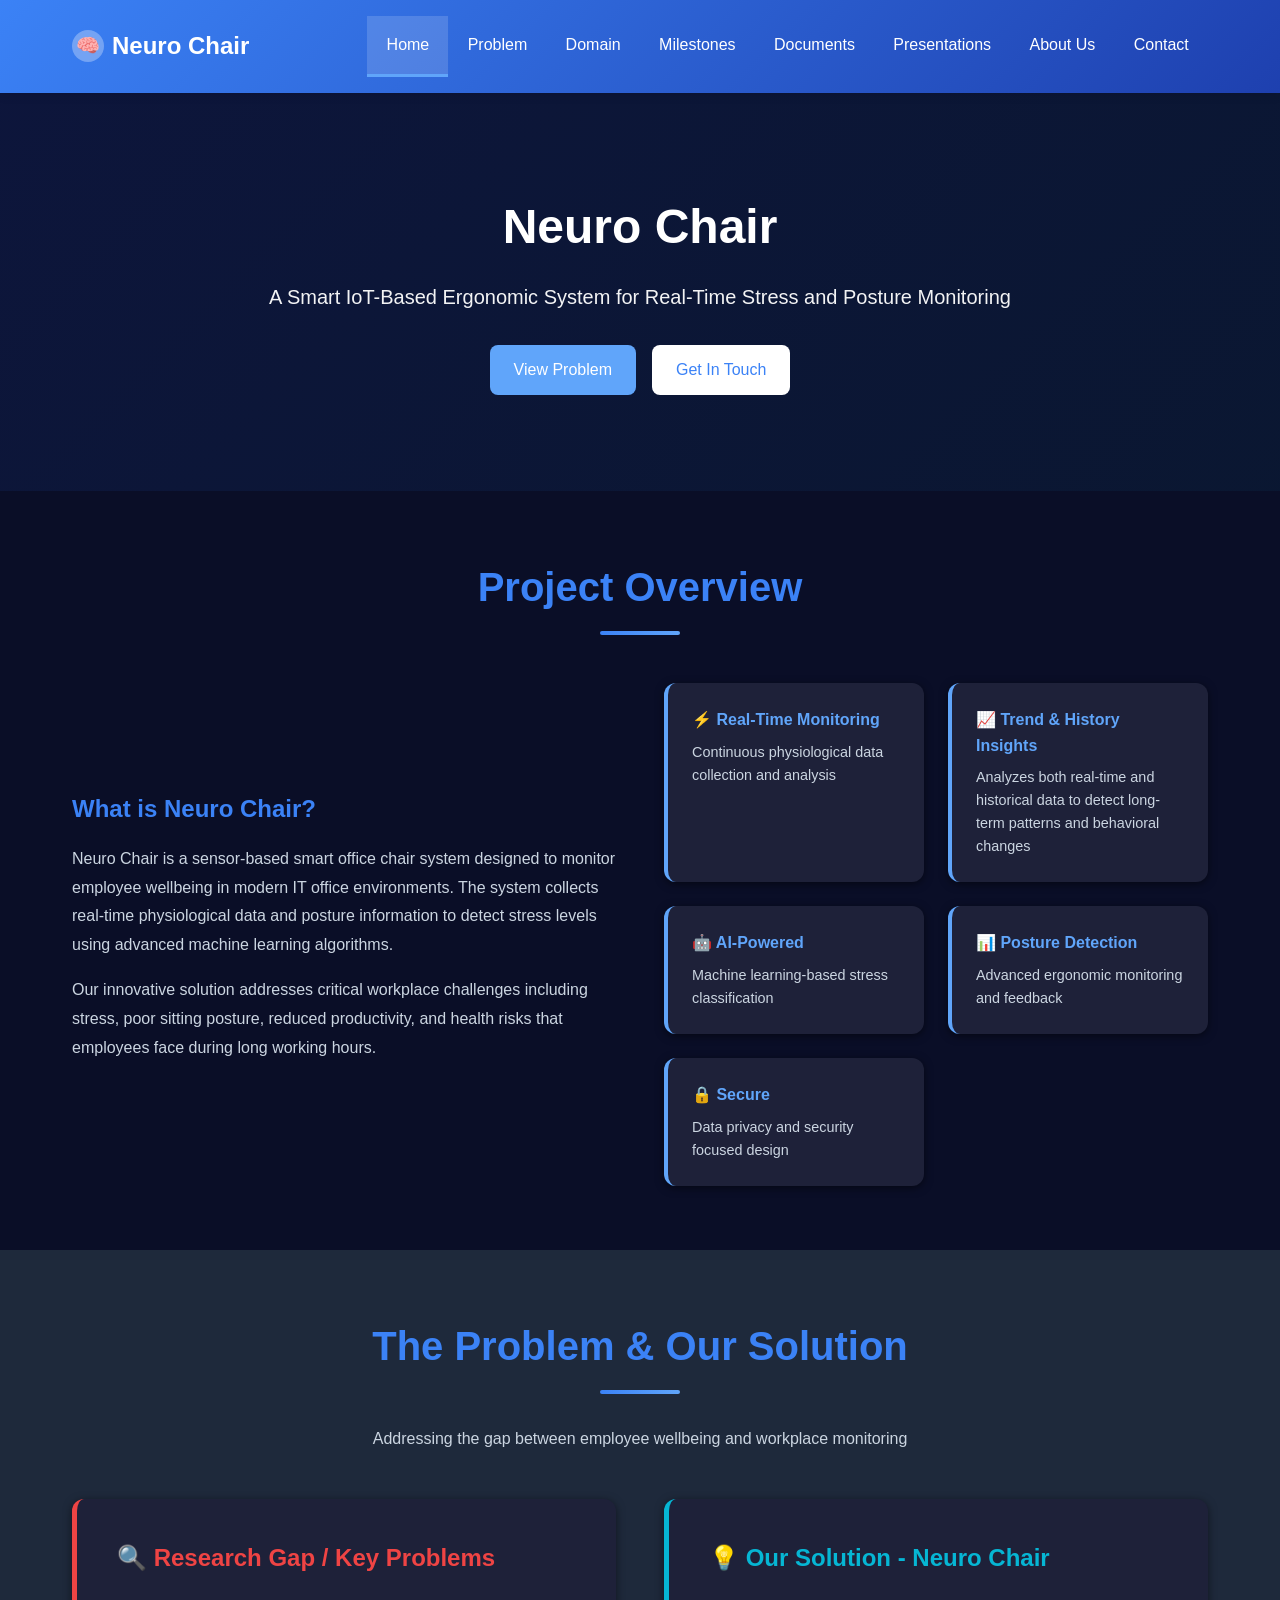
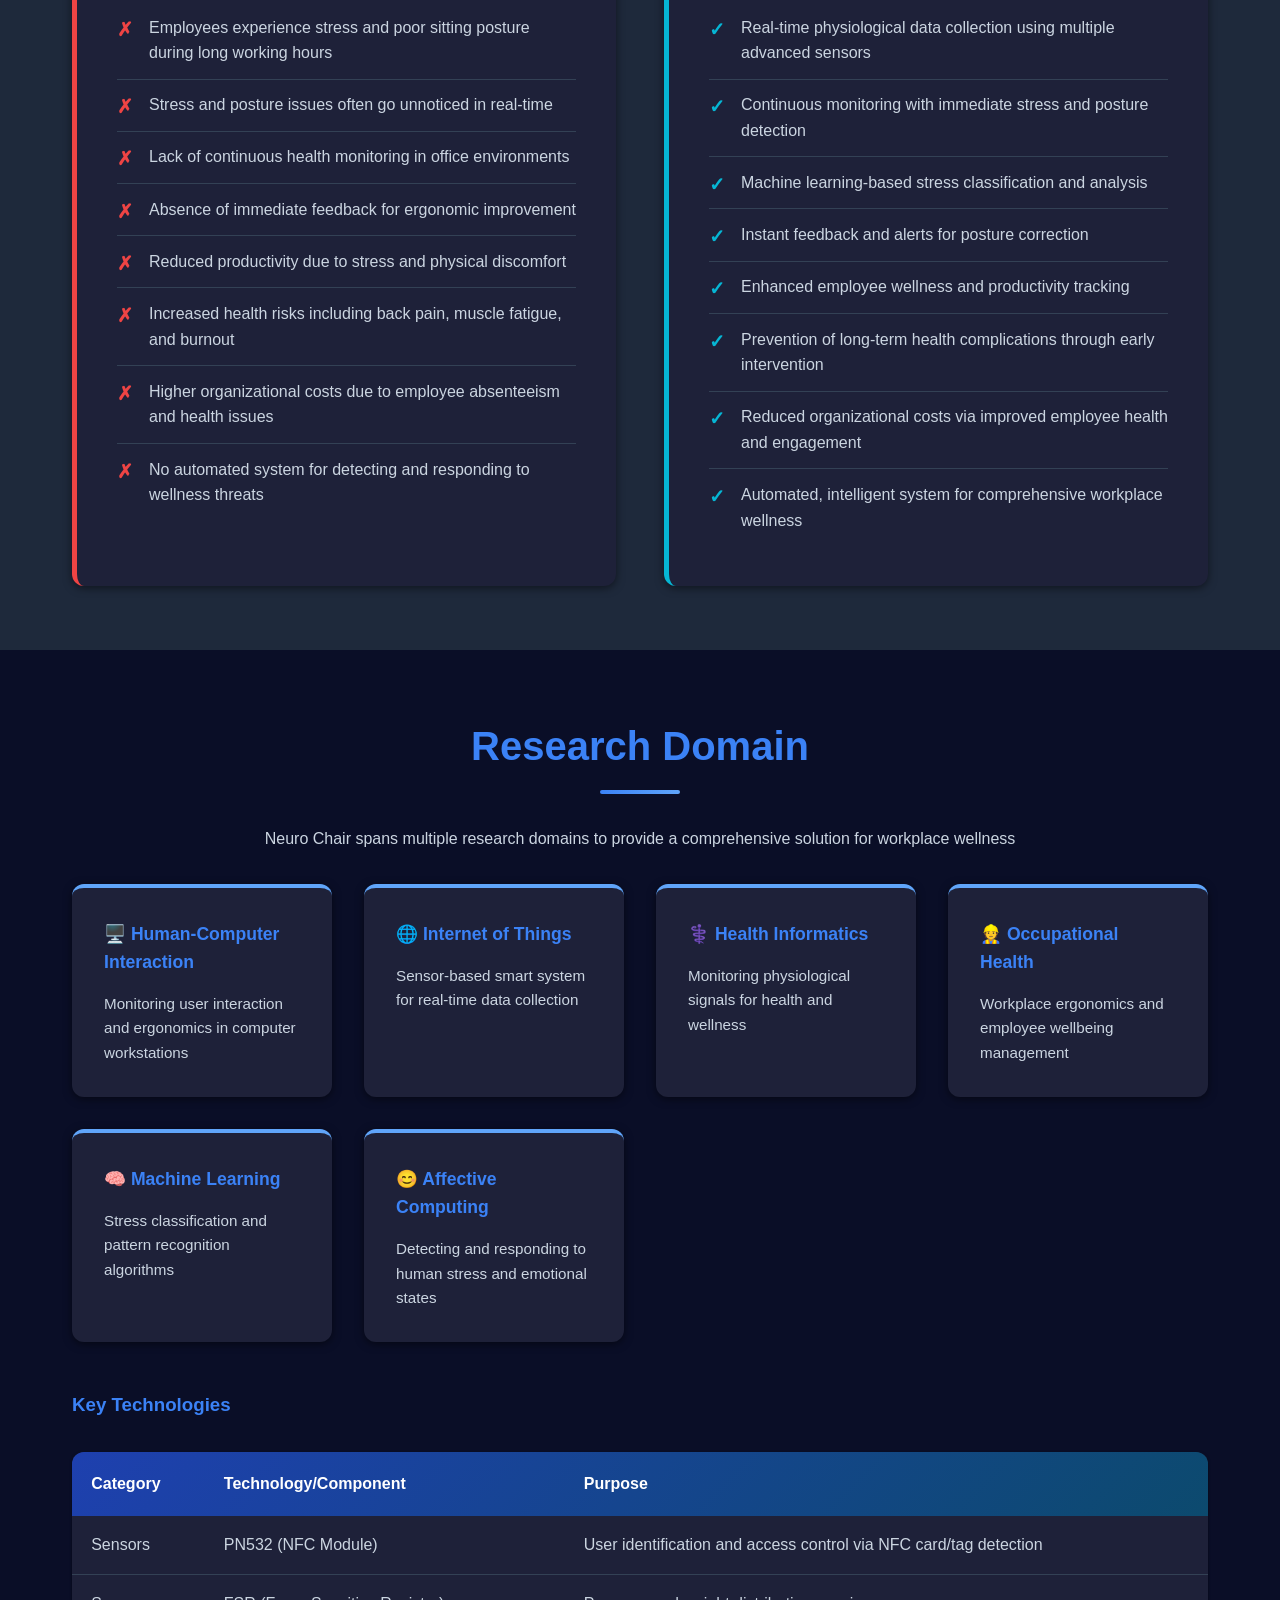
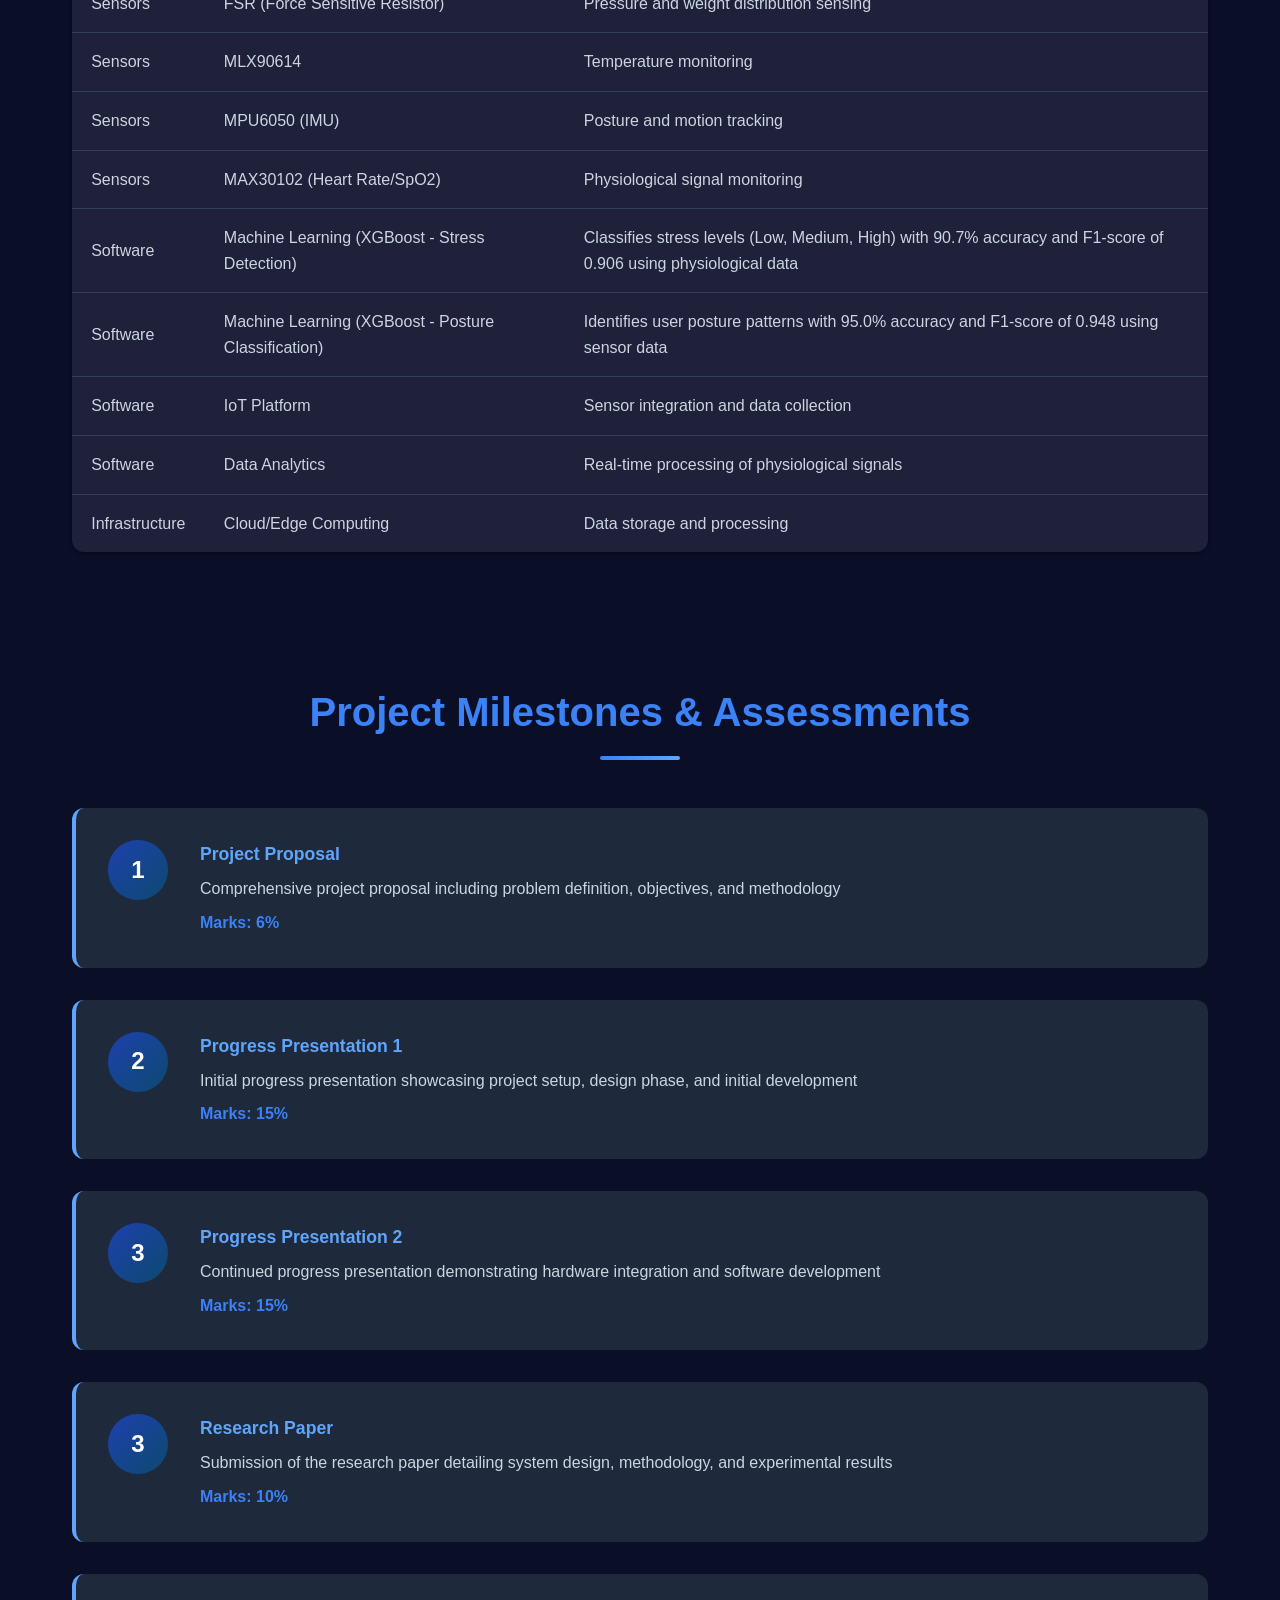
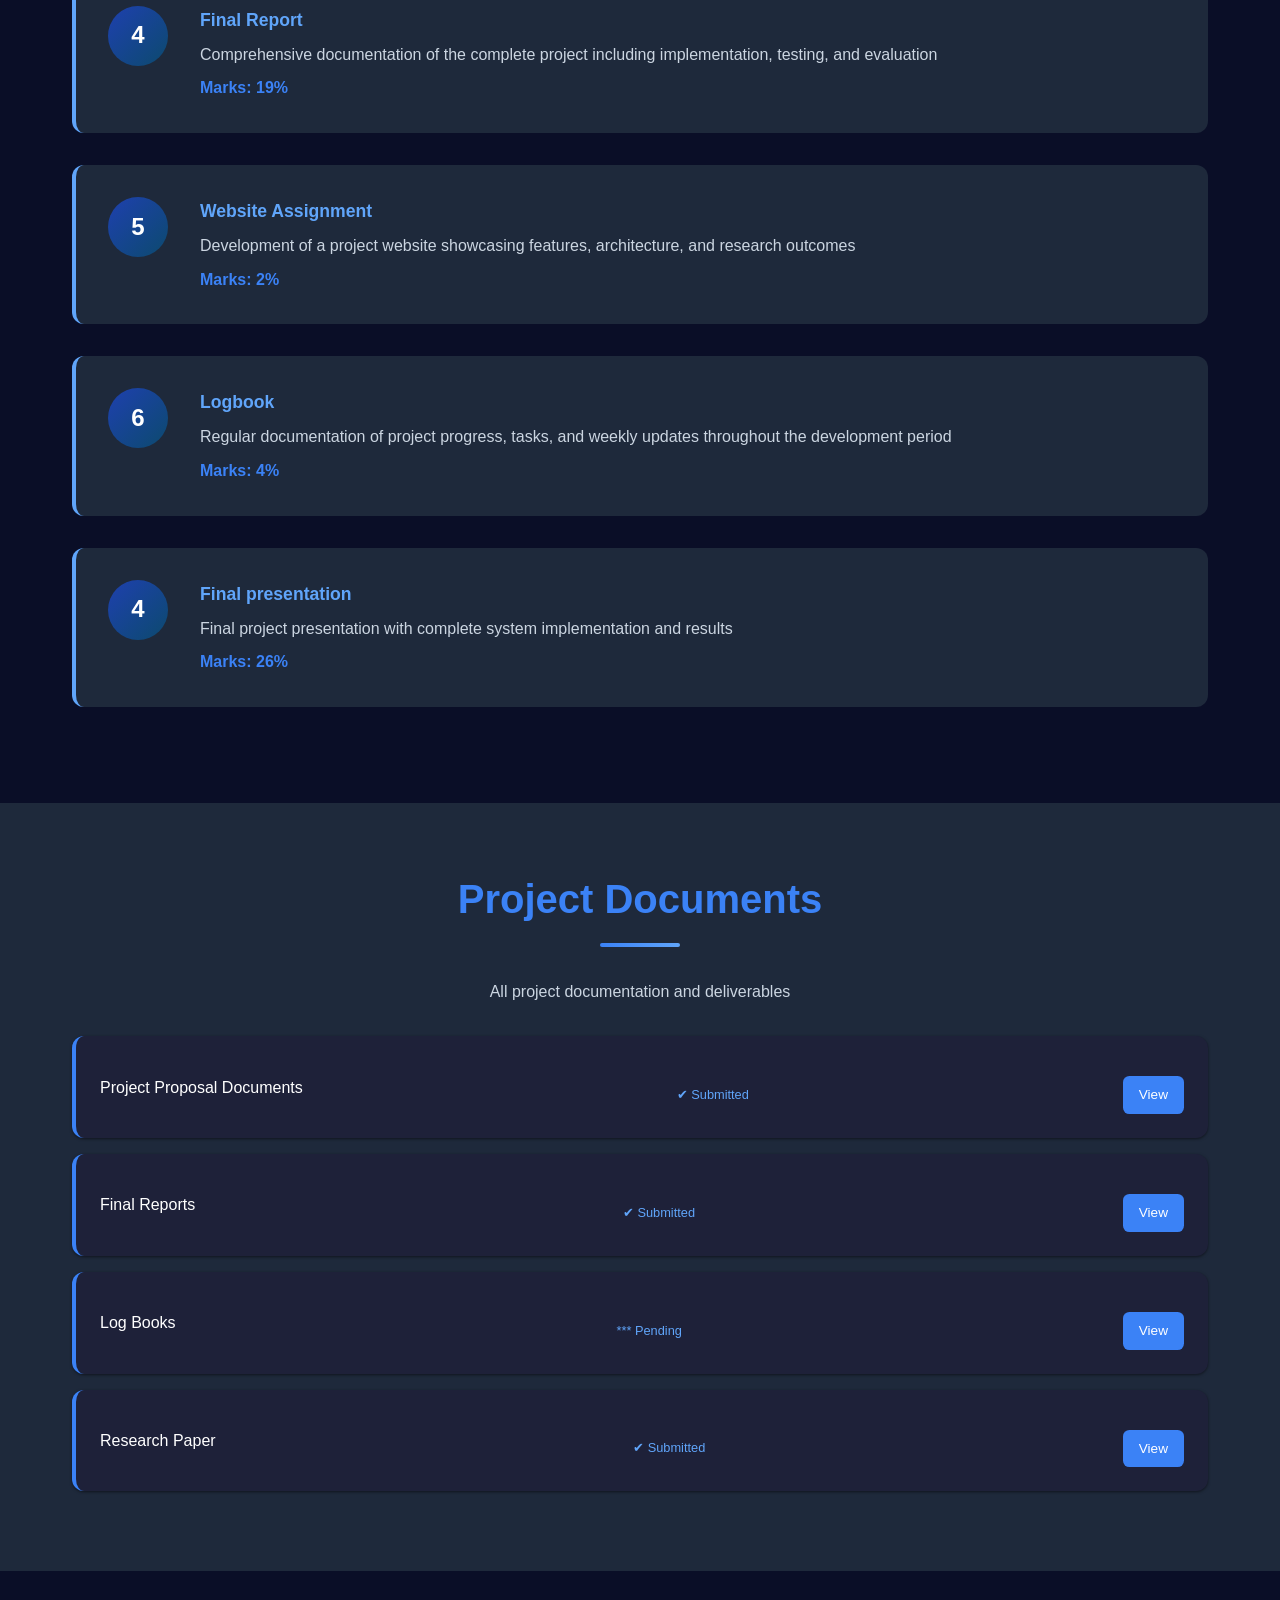
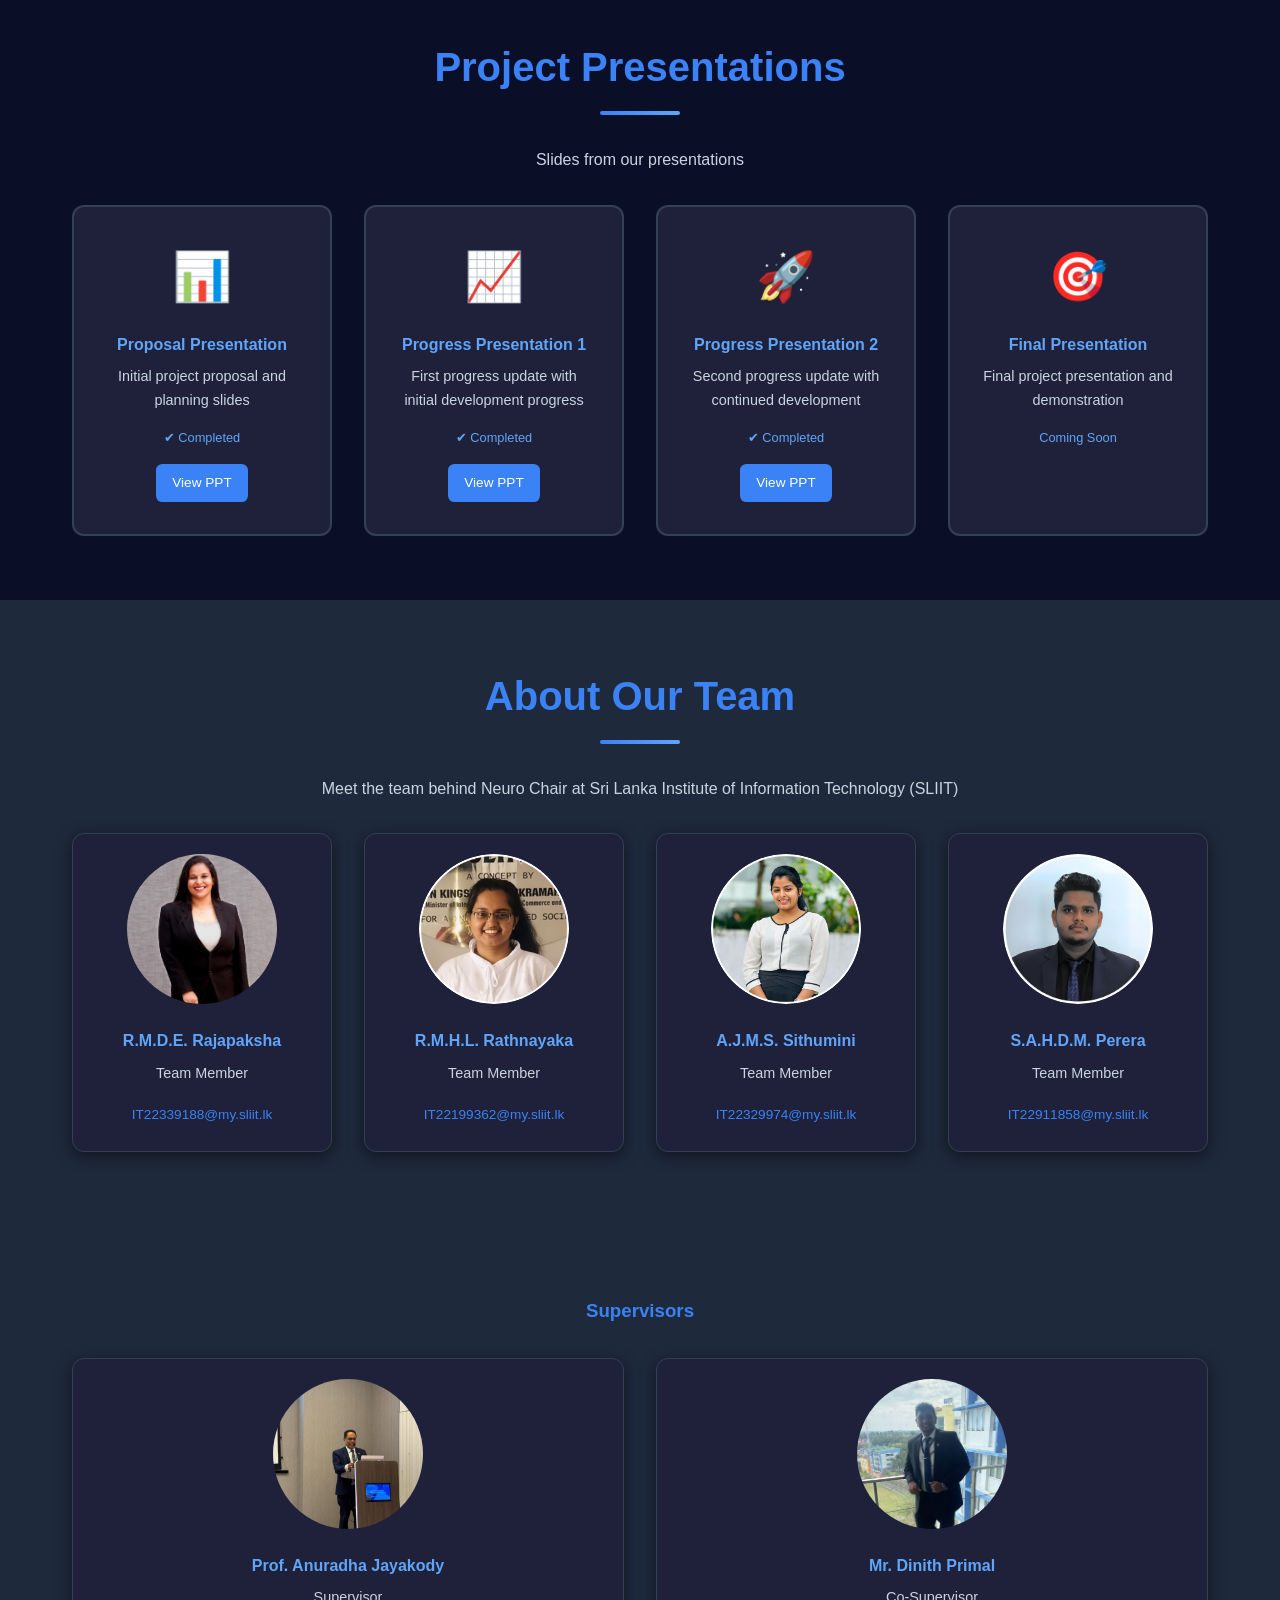
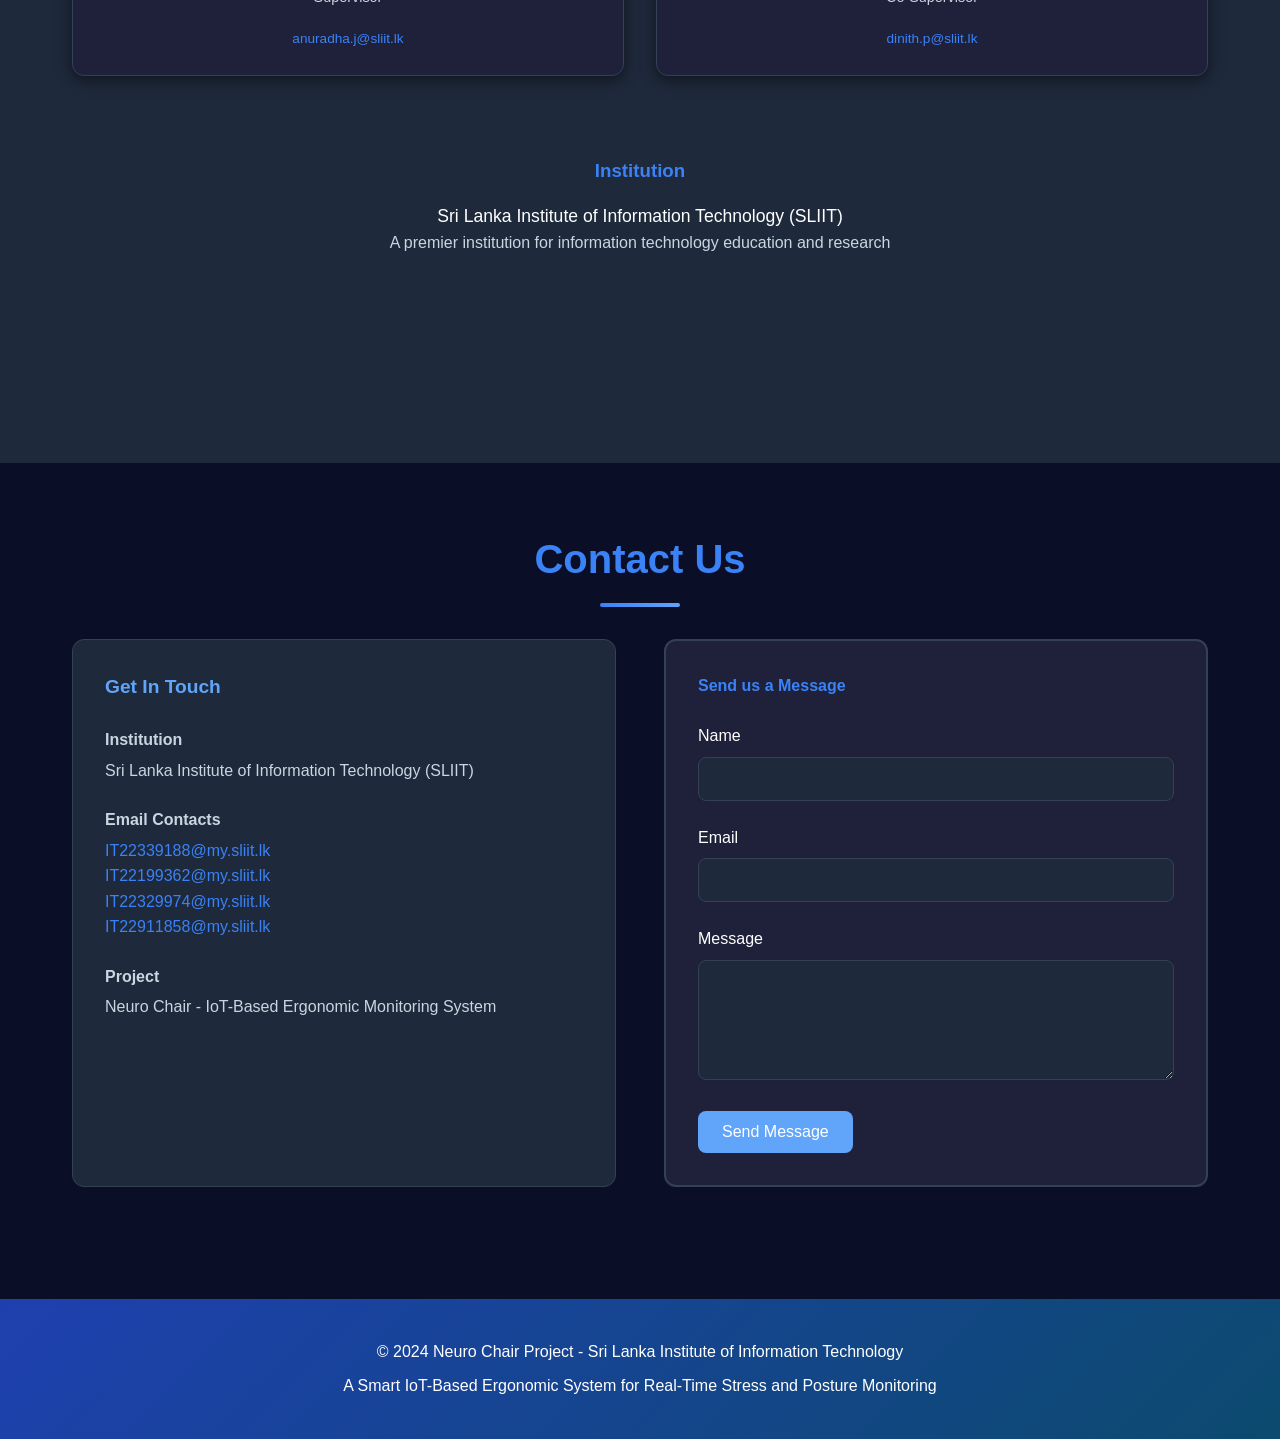
==== commit e09fb585: "neuro-chair-website.html" ====
--- a/neuro-chair-website.html
+++ b/neuro-chair-website.html
@@ -1201,7 +1201,7 @@
             <p style="text-align: center; color: var(--text-light); margin-bottom: 1rem;">Meet the team behind Neuro Chair at Sri Lanka Institute of Information Technology (SLIIT)</p>
             <div class="team-grid">
                 <div class="team-member">
-                    <img src="images/team-member-1.png" alt="R.M.D.E. Rajapaksha">
+                    <img src="team-member-1.png" alt="R.M.D.E. Rajapaksha">
                     <div class="member-info">
                         <h4>R.M.D.E. Rajapaksha</h4>
                         <p>Team Member</p>
@@ -1210,7 +1210,7 @@
                 </div>
 
                 <div class="team-member">
-                    <img src="images/team-member-2.png" alt="R.M.H.L. Rathnayaka">
+                    <img src="team-member-2.png" alt="R.M.H.L. Rathnayaka">
                     <div class="member-info">
                         <h4>R.M.H.L. Rathnayaka</h4>
                         <p>Team Member</p>
@@ -1219,7 +1219,7 @@
                 </div>
 
                 <div class="team-member">
-                    <img src="images/team-member-3.png" alt="A.J.M.S. Sithumini">
+                    <img src="team-member-3.png" alt="A.J.M.S. Sithumini">
                     <div class="member-info">
                         <h4>A.J.M.S. Sithumini</h4>
                         <p>Team Member</p>
@@ -1228,7 +1228,7 @@
                 </div>
 
                 <div class="team-member">
-                    <img src="images/team-member-4.png" alt="S.A.H.D.M. Perera">
+                    <img src="team-member-4.png" alt="S.A.H.D.M. Perera">
                     <div class="member-info">
                         <h4>S.A.H.D.M. Perera</h4>
                         <p>Team Member</p>
@@ -1245,7 +1245,7 @@
         
         <!-- Supervisor -->
         <div class="team-member">
-            <img src="images/supervisor.jpeg" alt="Prof. Anuradha Jayakody">
+            <img src="supervisor.jpeg" alt="Prof. Anuradha Jayakody">
             <div class="member-info">
                 <h4>Prof. Anuradha Jayakody</h4>
                 <p>Supervisor</p>
@@ -1255,7 +1255,7 @@
 
         <!-- Co-Supervisor -->
         <div class="team-member">
-            <img src="images/co-supervisor.jpeg" alt="Mr. Dinith Primal">
+            <img src="co-supervisor.jpeg" alt="Mr. Dinith Primal">
             <div class="member-info">
                 <h4>Mr. Dinith Primal</h4>
                 <p>Co-Supervisor</p>
@@ -1386,4 +1386,4 @@
         });
     </script>
 </body>
-</html>+</html>
